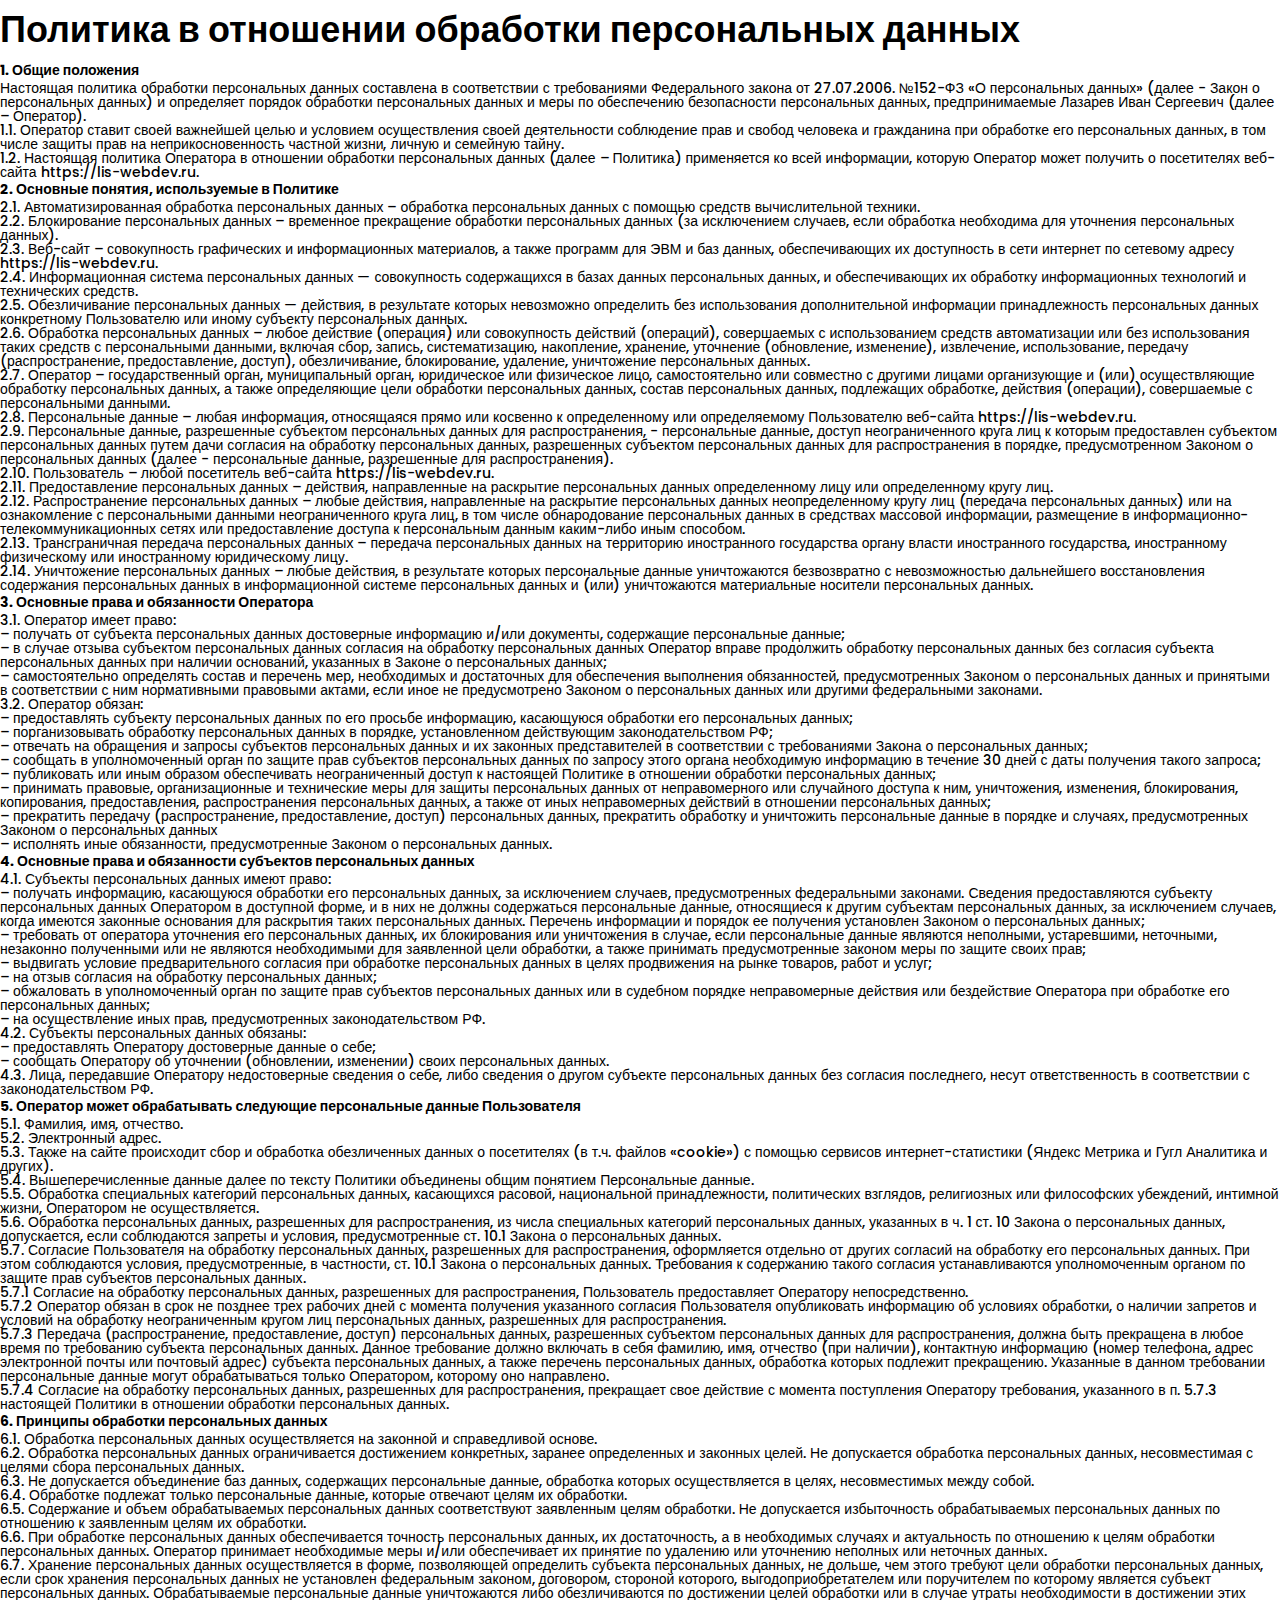
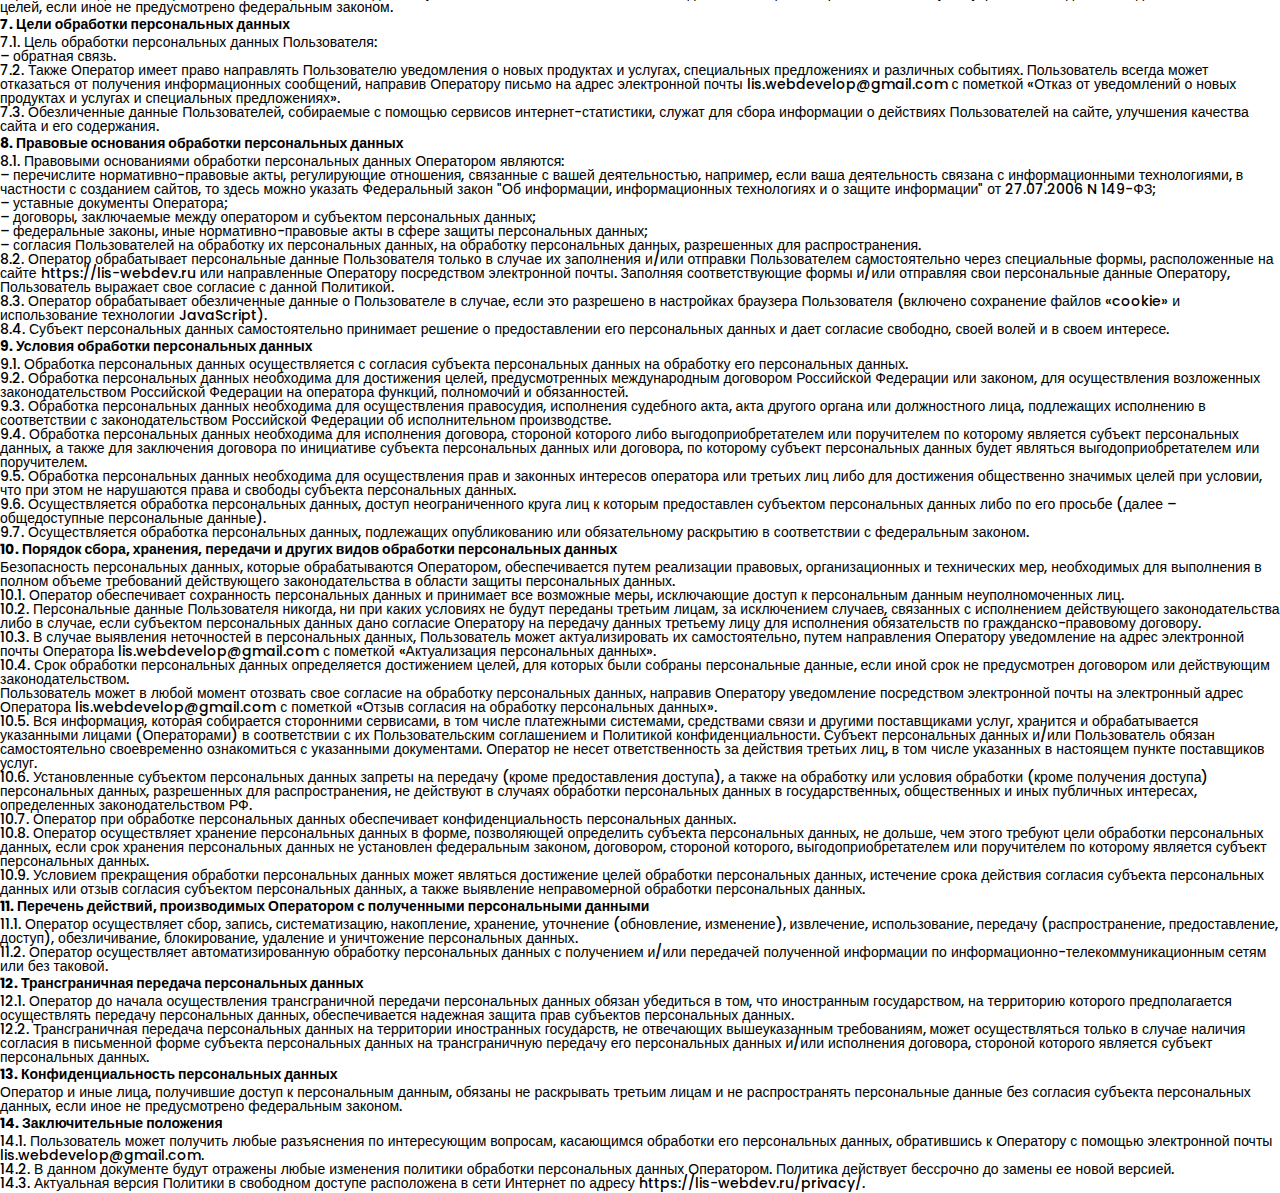
==== Portfolio_main/privacy.html @ 0f0a4b40 "create privacy sheet" ====
<!DOCTYPE html><html lang="ru">    <head>	<title>Privacy</title>	<meta charset="UTF-8" />	<meta name="format-detection" content="telephone=no" />	<link rel="stylesheet" href="css/style.min.css" />	<link rel="shortcut icon" href="favicon.ico" />	<!-- <meta name="robots" content="noindex, nofollow"> -->	<!-- <meta name="viewport" content="width=device-width, initial-scale=1.0, maximum-scale=1.0, user-scalable=0"> -->	<meta name="viewport" content="width=device-width, initial-scale=1.0" /></head><body><div class="privacy-wrapper">    <h1 class="title title_fz36">Политика в отношении обработки персональных данных</h1>    <h2 class="title title_fz30">1. Общие положения</h2>    <p>Настоящая политика обработки персональных данных составлена в соответствии с требованиями Федерального закона от 27.07.2006. №152-ФЗ «О персональных данных» (далее - Закон о персональных данных) и определяет порядок обработки персональных данных и меры по обеспечению безопасности персональных данных, предпринимаемые Лазарев Иван Сергеевич (далее – Оператор).</p>    <ul>        <li>1.1. Оператор ставит своей важнейшей целью и условием осуществления своей деятельности соблюдение прав и свобод человека и гражданина при обработке его персональных данных, в том числе защиты прав на неприкосновенность частной жизни, личную и семейную тайну.</h3></>        <li>1.2. Настоящая политика Оператора в отношении обработки персональных данных (далее – Политика) применяется ко всей информации, которую Оператор может получить о посетителях веб-сайта https://lis-webdev.ru.</li>    </ul>    <h2 class="title title_fz30">2. Основные понятия, используемые в Политике</h2>    <ul>        <li>2.1. Автоматизированная обработка персональных данных – обработка персональных данных с помощью средств вычислительной техники.</li>        <li>2.2. Блокирование персональных данных – временное прекращение обработки персональных данных (за исключением случаев, если обработка необходима для уточнения персональных данных).</li>        <li>2.3. Веб-сайт – совокупность графических и информационных материалов, а также программ для ЭВМ и баз данных, обеспечивающих их доступность в сети интернет по сетевому адресу https://lis-webdev.ru.</li>        <li>2.4. Информационная система персональных данных — совокупность содержащихся в базах данных персональных данных, и обеспечивающих их обработку информационных технологий и технических средств.</li>        <li>2.5. Обезличивание персональных данных — действия, в результате которых невозможно определить без использования дополнительной информации принадлежность персональных данных конкретному Пользователю или иному субъекту персональных данных.</li>        <li>2.6. Обработка персональных данных – любое действие (операция) или совокупность действий (операций), совершаемых с использованием средств автоматизации или без использования таких средств с персональными данными, включая сбор, запись, систематизацию, накопление, хранение, уточнение (обновление, изменение), извлечение, использование, передачу (распространение, предоставление, доступ), обезличивание, блокирование, удаление, уничтожение персональных данных.</li>        <li>2.7. Оператор – государственный орган, муниципальный орган, юридическое или физическое лицо, самостоятельно или совместно с другими лицами организующие и (или) осуществляющие обработку персональных данных, а также определяющие цели обработки персональных данных, состав персональных данных, подлежащих обработке, действия (операции), совершаемые с персональными данными.</li>        <li>2.8. Персональные данные – любая информация, относящаяся прямо или косвенно к определенному или определяемому Пользователю веб-сайта https://lis-webdev.ru.</li>        <li>2.9. Персональные данные, разрешенные субъектом персональных данных для распространения, - персональные данные, доступ неограниченного круга лиц к которым предоставлен субъектом персональных данных путем дачи согласия на обработку персональных данных, разрешенных субъектом персональных данных для распространения в порядке, предусмотренном Законом о персональных данных (далее - персональные данные, разрешенные для распространения).</li>        <li>2.10. Пользователь – любой посетитель веб-сайта https://lis-webdev.ru.</li>        <li>2.11. Предоставление персональных данных – действия, направленные на раскрытие персональных данных определенному лицу или определенному кругу лиц.</li>        <li>2.12. Распространение персональных данных – любые действия, направленные на раскрытие персональных данных неопределенному кругу лиц (передача персональных данных) или на ознакомление с персональными данными неограниченного круга лиц, в том числе обнародование персональных данных в средствах массовой информации, размещение в информационно-телекоммуникационных сетях или предоставление доступа к персональным данным каким-либо иным способом.</li>        <li>2.13. Трансграничная передача персональных данных – передача персональных данных на территорию иностранного государства органу власти иностранного государства, иностранному физическому или иностранному юридическому лицу.</li>        <li>2.14. Уничтожение персональных данных – любые действия, в результате которых персональные данные уничтожаются безвозвратно с невозможностью дальнейшего восстановления содержания персональных данных в информационной системе персональных данных и (или) уничтожаются материальные носители персональных данных.</li>    </ul>    <h2 class="title title_fz30">3. Основные права и обязанности Оператора</h2>    <ul>        <li>            <span class="text">3.1. Оператор имеет право:</span>            <ul class="padding-none">                <li>– получать от субъекта персональных данных достоверные информацию и/или документы, содержащие персональные данные;</li>                <li>– в случае отзыва субъектом персональных данных согласия на обработку персональных данных Оператор вправе продолжить обработку персональных данных без согласия субъекта персональных данных при наличии оснований, указанных в Законе о персональных данных;</li>                <li>– самостоятельно определять состав и перечень мер, необходимых и достаточных для обеспечения выполнения обязанностей, предусмотренных Законом о персональных данных и принятыми в соответствии с ним нормативными правовыми актами, если иное не предусмотрено Законом о персональных данных или другими федеральными законами.</li>            </ul>        </li>        <li>            <span class="text">3.2. Оператор обязан:</span>            <ul class="padding-none">                <li>– предоставлять субъекту персональных данных по его просьбе информацию, касающуюся обработки его персональных данных;</li>                <li>– порганизовывать обработку персональных данных в порядке, установленном действующим законодательством РФ;</li>                <li>– отвечать на обращения и запросы субъектов персональных данных и их законных представителей в соответствии с требованиями Закона о персональных данных;</li>                <li>– сообщать в уполномоченный орган по защите прав субъектов персональных данных по запросу этого органа необходимую информацию в течение 30 дней с даты получения такого запроса;</li>                <li>– публиковать или иным образом обеспечивать неограниченный доступ к настоящей Политике в отношении обработки персональных данных;</li>                <li>– принимать правовые, организационные и технические меры для защиты персональных данных от неправомерного или случайного доступа к ним, уничтожения, изменения, блокирования, копирования, предоставления, распространения персональных данных, а также от иных неправомерных действий в отношении персональных данных;</li>                <li>– прекратить передачу (распространение, предоставление, доступ) персональных данных, прекратить обработку и уничтожить персональные данные в порядке и случаях, предусмотренных Законом о персональных данных</li>                <li>– исполнять иные обязанности, предусмотренные Законом о персональных данных.</li>            </ul>        </li>    </ul>    <h2 class="title title_fz30">4. Основные права и обязанности субъектов персональных данных</h2>    <ul>        <li>            <span class="text">4.1. Субъекты персональных данных имеют право:</span>            <ul class="padding-none">                <li>– получать информацию, касающуюся обработки его персональных данных, за исключением случаев, предусмотренных федеральными законами. Сведения предоставляются субъекту персональных данных Оператором в доступной форме, и в них не должны содержаться персональные данные, относящиеся к другим субъектам персональных данных, за исключением случаев, когда имеются законные основания для раскрытия таких персональных данных. Перечень информации и порядок ее получения установлен Законом о персональных данных;</li>                <li>– требовать от оператора уточнения его персональных данных, их блокирования или уничтожения в случае, если персональные данные являются неполными, устаревшими, неточными, незаконно полученными или не являются необходимыми для заявленной цели обработки, а также принимать предусмотренные законом меры по защите своих прав;</li>                <li>– выдвигать условие предварительного согласия при обработке персональных данных в целях продвижения на рынке товаров, работ и услуг;</li>                <li>– на отзыв согласия на обработку персональных данных;</li>                <li>– обжаловать в уполномоченный орган по защите прав субъектов персональных данных или в судебном порядке неправомерные действия или бездействие Оператора при обработке его персональных данных;</li>                <li>– на осуществление иных прав, предусмотренных законодательством РФ.</li>            </ul>        </li>        <li>            <span class="text">4.2. Субъекты персональных данных обязаны:</span>            <ul class="padding-none">                <li>– предоставлять Оператору достоверные данные о себе;</li>                <li>– сообщать Оператору об уточнении (обновлении, изменении) своих персональных данных.</li>            </ul>        </li>        <li>4.3. Лица, передавшие Оператору недостоверные сведения о себе, либо сведения о другом субъекте персональных данных без согласия последнего, несут ответственность в соответствии с законодательством РФ.</li>    </ul>    <h2 class="title title_fz30">5. Оператор может обрабатывать следующие персональные данные Пользователя</h2>    <ul>        <li>5.1. Фамилия, имя, отчество.</li>        <li>5.2. Электронный адрес.</li>        <li>5.3. Также на сайте происходит сбор и обработка обезличенных данных о посетителях (в т.ч. файлов «cookie») с помощью сервисов интернет-статистики (Яндекс Метрика и Гугл Аналитика и других).</li>        <li>5.4. Вышеперечисленные данные далее по тексту Политики объединены общим понятием Персональные данные.</li>        <li>5.5. Обработка специальных категорий персональных данных, касающихся расовой, национальной принадлежности, политических взглядов, религиозных или философских убеждений, интимной жизни, Оператором не осуществляется.</li>        <li>5.6. Обработка персональных данных, разрешенных для распространения, из числа специальных категорий персональных данных, указанных в ч. 1 ст. 10 Закона о персональных данных, допускается, если соблюдаются запреты и условия, предусмотренные ст. 10.1 Закона о персональных данных.</li>        <li>5.7. Согласие Пользователя на обработку персональных данных, разрешенных для распространения, оформляется отдельно от других согласий на обработку его персональных данных. При этом соблюдаются условия, предусмотренные, в частности, ст. 10.1 Закона о персональных данных. Требования к содержанию такого согласия устанавливаются уполномоченным органом по защите прав субъектов персональных данных.</li>        <li>5.7.1 Согласие на обработку персональных данных, разрешенных для распространения, Пользователь предоставляет Оператору непосредственно.</li>        <li>5.7.2 Оператор обязан в срок не позднее трех рабочих дней с момента получения указанного согласия Пользователя опубликовать информацию об условиях обработки, о наличии запретов и условий на обработку неограниченным кругом лиц персональных данных, разрешенных для распространения.</li>        <li>5.7.3 Передача (распространение, предоставление, доступ) персональных данных, разрешенных субъектом персональных данных для распространения, должна быть прекращена в любое время по требованию субъекта персональных данных. Данное требование должно включать в себя фамилию, имя, отчество (при наличии), контактную информацию (номер телефона, адрес электронной почты или почтовый адрес) субъекта персональных данных, а также перечень персональных данных, обработка которых подлежит прекращению. Указанные в данном требовании персональные данные могут обрабатываться только Оператором, которому оно направлено.</li>        <li>5.7.4 Согласие на обработку персональных данных, разрешенных для распространения, прекращает свое действие с момента поступления Оператору требования, указанного в п. 5.7.3 настоящей Политики в отношении обработки персональных данных.</li>    </ul>    <h2 class="title title_fz30">6. Принципы обработки персональных данных</h2>    <ul>        <li>6.1. Обработка персональных данных осуществляется на законной и справедливой основе.</li>        <li>6.2. Обработка персональных данных ограничивается достижением конкретных, заранее определенных и законных целей. Не допускается обработка персональных данных, несовместимая с целями сбора персональных данных.</li>        <li>6.3. Не допускается объединение баз данных, содержащих персональные данные, обработка которых осуществляется в целях, несовместимых между собой.</li>        <li>6.4. Обработке подлежат только персональные данные, которые отвечают целям их обработки.</li>        <li>6.5. Содержание и объем обрабатываемых персональных данных соответствуют заявленным целям обработки. Не допускается избыточность обрабатываемых персональных данных по отношению к заявленным целям их обработки.</li>        <li>6.6. При обработке персональных данных обеспечивается точность персональных данных, их достаточность, а в необходимых случаях и актуальность по отношению к целям обработки персональных данных. Оператор принимает необходимые меры и/или обеспечивает их принятие по удалению или уточнению неполных или неточных данных.</li>        <li>6.7. Хранение персональных данных осуществляется в форме, позволяющей определить субъекта персональных данных, не дольше, чем этого требуют цели обработки персональных данных, если срок хранения персональных данных не установлен федеральным законом, договором, стороной которого, выгодоприобретателем или поручителем по которому является субъект персональных данных. Обрабатываемые персональные данные уничтожаются либо обезличиваются по достижении целей обработки или в случае утраты необходимости в достижении этих целей, если иное не предусмотрено федеральным законом.</li>    </ul>    <h2 class="title title_fz30">7. Цели обработки персональных данных</h2>    <ul>        <li>7.1. Цель обработки персональных данных Пользователя:</li>        <ul class="padding-none"><li>– обратная связь.</li></ul>        <li>7.2. Также Оператор имеет право направлять Пользователю уведомления о новых продуктах и услугах, специальных предложениях и различных событиях. Пользователь всегда может отказаться от получения информационных сообщений, направив Оператору письмо на адрес электронной почты lis.webdevelop@gmail.com с пометкой «Отказ от уведомлений о новых продуктах и услугах и специальных предложениях».</li>        <li>7.3. Обезличенные данные Пользователей, собираемые с помощью сервисов интернет-статистики, служат для сбора информации о действиях Пользователей на сайте, улучшения качества сайта и его содержания.</li>    </ul>    <h2 class="title title_fz30">8. Правовые основания обработки персональных данных</h2>        <ul>            <li>                8.1. Правовыми основаниями обработки персональных данных Оператором являются:                <ul class="padding-none">                    <li>– перечислите нормативно-правовые акты, регулирующие отношения, связанные с вашей деятельностью, например, если ваша деятельность связана с информационными технологиями, в частности с созданием сайтов, то здесь можно указать Федеральный закон "Об информации, информационных технологиях и о защите информации" от 27.07.2006 N 149-ФЗ;</li>                    <li>– уставные документы Оператора;</li>                    <li>– договоры, заключаемые между оператором и субъектом персональных данных;</li>                    <li>– федеральные законы, иные нормативно-правовые акты в сфере защиты персональных данных;</li>                    <li>– согласия Пользователей на обработку их персональных данных, на обработку персональных данных, разрешенных для распространения.</li>                </ul>            </li>            <li>8.2. Оператор обрабатывает персональные данные Пользователя только в случае их заполнения и/или отправки Пользователем самостоятельно через специальные формы, расположенные на сайте https://lis-webdev.ru или направленные Оператору посредством электронной почты. Заполняя соответствующие формы и/или отправляя свои персональные данные Оператору, Пользователь выражает свое согласие с данной Политикой.</li>            <li>8.3. Оператор обрабатывает обезличенные данные о Пользователе в случае, если это разрешено в настройках браузера Пользователя (включено сохранение файлов «cookie» и использование технологии JavaScript).</li>            <li>8.4. Субъект персональных данных самостоятельно принимает решение о предоставлении его персональных данных и дает согласие свободно, своей волей и в своем интересе.</li>        </ul>    <h2 class="title title_fz30">9. Условия обработки персональных данных</h2>    <ul>        <li>9.1. Обработка персональных данных осуществляется с согласия субъекта персональных данных на обработку его персональных данных.</li>        <li>9.2. Обработка персональных данных необходима для достижения целей, предусмотренных международным договором Российской Федерации или законом, для осуществления возложенных законодательством Российской Федерации на оператора функций, полномочий и обязанностей.</li>        <li>9.3. Обработка персональных данных необходима для осуществления правосудия, исполнения судебного акта, акта другого органа или должностного лица, подлежащих исполнению в соответствии с законодательством Российской Федерации об исполнительном производстве.</li>        <li>9.4. Обработка персональных данных необходима для исполнения договора, стороной которого либо выгодоприобретателем или поручителем по которому является субъект персональных данных, а также для заключения договора по инициативе субъекта персональных данных или договора, по которому субъект персональных данных будет являться выгодоприобретателем или поручителем.</li>        <li>9.5. Обработка персональных данных необходима для осуществления прав и законных интересов оператора или третьих лиц либо для достижения общественно значимых целей при условии, что при этом не нарушаются права и свободы субъекта персональных данных.</li>        <li>9.6. Осуществляется обработка персональных данных, доступ неограниченного круга лиц к которым предоставлен субъектом персональных данных либо по его просьбе (далее – общедоступные персональные данные).</li>        <li>9.7. Осуществляется обработка персональных данных, подлежащих опубликованию или обязательному раскрытию в соответствии с федеральным законом.</li>    </ul>    <h2 class="title title_fz30">10. Порядок сбора, хранения, передачи и других видов обработки персональных данных</h2>    <p>Безопасность персональных данных, которые обрабатываются Оператором, обеспечивается путем реализации правовых, организационных и технических мер, необходимых для выполнения в полном объеме требований действующего законодательства в области защиты персональных данных.</p>    <ul>        <li>10.1. Оператор обеспечивает сохранность персональных данных и принимает все возможные меры, исключающие доступ к персональным данным неуполномоченных лиц.</li>        <li>10.2. Персональные данные Пользователя никогда, ни при каких условиях не будут переданы третьим лицам, за исключением случаев, связанных с исполнением действующего законодательства либо в случае, если субъектом персональных данных дано согласие Оператору на передачу данных третьему лицу для исполнения обязательств по гражданско-правовому договору.</li>        <li>10.3. В случае выявления неточностей в персональных данных, Пользователь может актуализировать их самостоятельно, путем направления Оператору уведомление на адрес электронной почты Оператора lis.webdevelop@gmail.com с пометкой «Актуализация персональных данных».</li>        <li>10.4. Срок обработки персональных данных определяется достижением целей, для которых были собраны персональные данные, если иной срок не предусмотрен договором или действующим законодательством.</li>        <li>Пользователь может в любой момент отозвать свое согласие на обработку персональных данных, направив Оператору уведомление посредством электронной почты на электронный адрес Оператора lis.webdevelop@gmail.com с пометкой «Отзыв согласия на обработку персональных данных».</li>        <li>10.5. Вся информация, которая собирается сторонними сервисами, в том числе платежными системами, средствами связи и другими поставщиками услуг, хранится и обрабатывается указанными лицами (Операторами) в соответствии с их Пользовательским соглашением и Политикой конфиденциальности. Субъект персональных данных и/или Пользователь обязан самостоятельно своевременно ознакомиться с указанными документами. Оператор не несет ответственность за действия третьих лиц, в том числе указанных в настоящем пункте поставщиков услуг.</li>        <li>10.6. Установленные субъектом персональных данных запреты на передачу (кроме предоставления доступа), а также на обработку или условия обработки (кроме получения доступа) персональных данных, разрешенных для распространения, не действуют в случаях обработки персональных данных в государственных, общественных и иных публичных интересах, определенных законодательством РФ.</li>        <li>10.7. Оператор при обработке персональных данных обеспечивает конфиденциальность персональных данных.</li>        <li>10.8. Оператор осуществляет хранение персональных данных в форме, позволяющей определить субъекта персональных данных, не дольше, чем этого требуют цели обработки персональных данных, если срок хранения персональных данных не установлен федеральным законом, договором, стороной которого, выгодоприобретателем или поручителем по которому является субъект персональных данных.</li>        <li>10.9. Условием прекращения обработки персональных данных может являться достижение целей обработки персональных данных, истечение срока действия согласия субъекта персональных данных или отзыв согласия субъектом персональных данных, а также выявление неправомерной обработки персональных данных.</li>    </ul>    <h2 class="title title_fz30">11. Перечень действий, производимых Оператором с полученными персональными данными</h2>    <ul>        <li>11.1. Оператор осуществляет сбор, запись, систематизацию, накопление, хранение, уточнение (обновление, изменение), извлечение, использование, передачу (распространение, предоставление, доступ), обезличивание, блокирование, удаление и уничтожение персональных данных.</li>        <li>11.2. Оператор осуществляет автоматизированную обработку персональных данных с получением и/или передачей полученной информации по информационно-телекоммуникационным сетям или без таковой.</li>    </ul>    <h2 class="title title_fz30">12. Трансграничная передача персональных данных</h2>    <ul>        <li>12.1. Оператор до начала осуществления трансграничной передачи персональных данных обязан убедиться в том, что иностранным государством, на территорию которого предполагается осуществлять передачу персональных данных, обеспечивается надежная защита прав субъектов персональных данных.</li>        <li>12.2. Трансграничная передача персональных данных на территории иностранных государств, не отвечающих вышеуказанным требованиям, может осуществляться только в случае наличия согласия в письменной форме субъекта персональных данных на трансграничную передачу его персональных данных и/или исполнения договора, стороной которого является субъект персональных данных.</li>    </ul>    <h2 class="title title_fz30">13. Конфиденциальность персональных данных</h2>    <p>Оператор и иные лица, получившие доступ к персональным данным, обязаны не раскрывать третьим лицам и не распространять персональные данные без согласия субъекта персональных данных, если иное не предусмотрено федеральным законом.</p>    <h2 class="title title_fz30">14. Заключительные положения</h2>    <ul>        <li>14.1. Пользователь может получить любые разъяснения по интересующим вопросам, касающимся обработки его персональных данных, обратившись к Оператору с помощью электронной почты lis.webdevelop@gmail.com.</li>        <li>14.2. В данном документе будут отражены любые изменения политики обработки персональных данных Оператором. Политика действует бессрочно до замены ее новой версией.</li>        <li>14.3. Актуальная версия Политики в свободном доступе расположена в сети Интернет по адресу https://lis-webdev.ru/privacy/.</li>    </ul></div></body></html>
---- Portfolio_main/css/style.min.css ----
@charset "UTF-8";@font-face{font-family:Poppins;font-display:swap;src:url(../fonts/Poppins-Bold.woff) format("woff"),url(../fonts/Poppins-Bold.woff2) format("woff2");font-weight:700;font-style:normal}@font-face{font-family:Poppins;font-display:swap;src:url(../fonts/Poppins-Medium.woff) format("woff"),url(../fonts/Poppins-Medium.woff2) format("woff2");font-weight:500;font-style:normal}@font-face{font-family:icomoon;src:url(../fonts/icomoon.woff?rgiyg4) format("woff"),url(../fonts/icomoon.woff2?rgiyg4) format("woff2");font-weight:400;font-style:normal;font-display:block}[class*=" icon-"],[class^=icon-]{font-family:icomoon!important;speak:never;font-style:normal;font-weight:400;font-variant:normal;text-transform:none;line-height:1;-webkit-font-smoothing:antialiased;-moz-osx-font-smoothing:grayscale}.icon-close:before{content:"\e901";color:#fff}.icon-p-left:before{content:"\e902";color:#fff}.icon-p-right:before{content:"\e903";color:#fff}.icon-facebook:before{content:"\e904"}.icon-github:before{content:"\e905"}.icon-instagram:before{content:"\e906"}.icon-telegram:before{content:"\e907"}.icon-css3 .path1:before{content:"\e908";color:#4353ad}.icon-css3 .path2:before{content:"\e909";margin-left:-.7080078125em;color:#485fb5}.icon-css3 .path3:before{content:"\e90a";margin-left:-.7080078125em;color:#ededed}.icon-css3 .path4:before{content:"\e90b";margin-left:-.7080078125em;color:#100f0d}.icon-css3 .path5:before{content:"\e90c";margin-left:-.7080078125em;color:#fff}.icon-html5 .path1:before{content:"\e90d";color:#e53d20}.icon-html5 .path2:before{content:"\e90e";margin-left:-.7080078125em;color:#f15123}.icon-html5 .path3:before{content:"\e90f";margin-left:-.7080078125em;color:#ededed}.icon-html5 .path4:before{content:"\e910";margin-left:-.7080078125em;color:#ededed}.icon-html5 .path5:before{content:"\e911";margin-left:-.7080078125em;color:#100f0d}.icon-html5 .path6:before{content:"\e912";margin-left:-.7080078125em;color:#100f0d}.icon-html5 .path7:before{content:"\e913";margin-left:-.7080078125em;color:#100f0d}.icon-html5 .path8:before{content:"\e914";margin-left:-.7080078125em;color:#100f0d}.icon-html5 .path9:before{content:"\e915";margin-left:-.7080078125em;color:#fff}.icon-html5 .path10:before{content:"\e916";margin-left:-.7080078125em;color:#fff}.icon-jquery .path1:before{content:"\e917";color:#1a1918}.icon-jquery .path2:before{content:"\e918";margin-left:-4.3779296875em;color:#1a1918}.icon-jquery .path3:before{content:"\e919";margin-left:-4.3779296875em;color:#1a1918}.icon-jquery .path4:before{content:"\e91a";margin-left:-4.3779296875em;color:#1a1918}.icon-jquery .path5:before{content:"\e91b";margin-left:-4.3779296875em;color:#1a1918}.icon-jquery .path6:before{content:"\e91c";margin-left:-4.3779296875em;color:#1a1918}.icon-jquery .path7:before{content:"\e91d";margin-left:-4.3779296875em;color:#1a1918}.icon-jquery .path8:before{content:"\e91e";margin-left:-4.3779296875em;color:#21609b}.icon-jquery .path9:before{content:"\e91f";margin-left:-4.3779296875em;color:#21609b}.icon-jquery .path10:before{content:"\e920";margin-left:-4.3779296875em;color:#21609b}.icon-js .path1:before{content:"\e921";color:#f7df1e}.icon-js .path2:before{content:"\e922";margin-left:-1em;color:#000}.icon-js .path3:before{content:"\e923";margin-left:-1em;color:#000}.icon-mongodb .path1:before{content:"\e924";color:#8e714e}.icon-mongodb .path2:before{content:"\e925";margin-left:-3.5556640625em;color:#442d22}.icon-mongodb .path3:before{content:"\e926";margin-left:-3.5556640625em;color:#fff}.icon-mongodb .path4:before{content:"\e927";margin-left:-3.5556640625em;color:#a6a385}.icon-mongodb .path5:before{content:"\e928";margin-left:-3.5556640625em;color:#fff}.icon-mongodb .path6:before{content:"\e929";margin-left:-3.5556640625em;color:#499d4a}.icon-mongodb .path7:before{content:"\e92a";margin-left:-3.5556640625em;color:#fff}.icon-mongodb .path8:before{content:"\e92b";margin-left:-3.5556640625em;color:#58aa50}.icon-nodejs .path1:before{content:"\e92c";color:#539e43}.icon-nodejs .path2:before{content:"\e92d";margin-left:-1.599609375em;color:#333}.icon-nodejs .path3:before{content:"\e92e";margin-left:-1.599609375em;color:#333}.icon-nodejs .path4:before{content:"\e92f";margin-left:-1.599609375em;color:#333}.icon-nodejs .path5:before{content:"\e930";margin-left:-1.599609375em;color:#539e43}.icon-nodejs .path6:before{content:"\e931";margin-left:-1.599609375em;color:#000}.icon-nodejs .path7:before{content:"\e932";margin-left:-1.599609375em;color:#000}.icon-nodejs .path8:before{content:"\e933";margin-left:-1.599609375em;color:#000}.icon-nodejs .path9:before{content:"\e934";margin-left:-1.599609375em;color:#000}.icon-nodejs .path10:before{content:"\e935";margin-left:-1.599609375em;color:#000}.icon-react .path1:before{content:"\e936";color:#fff}.icon-react .path2:before{content:"\e937";margin-left:-1.107421875em;color:#53c1de}.icon-react .path3:before{content:"\e938";margin-left:-1.107421875em;color:#fff}.icon-react .path4:before{content:"\e939";margin-left:-1.107421875em;color:#53c1de}.icon-courses:before{content:"\e93a"}.icon-designer:before{content:"\e93b"}.icon-developer:before{content:"\e93c"}.icon-university:before{content:"\e93d"}.icon-design:before{content:"\e93e"}.icon-mobile_dev:before{content:"\e93f"}.icon-web_development:before{content:"\e940"}*{padding:0;margin:0;border:0}*,:after,:before{-webkit-box-sizing:border-box;box-sizing:border-box}:active,:focus{outline:0}a:active,a:focus{outline:0}aside,footer,header,nav,section{display:block}body,html{height:100%;min-width:320px}body{line-height:1;font-family:Poppins,sans-serif;-ms-text-size-adjust:100%;-moz-text-size-adjust:100%;-webkit-text-size-adjust:100%}button,input,textarea{font-family:Poppins,sans-serif}input::-ms-clear{display:none}button{cursor:pointer}button::-moz-focus-inner{padding:0;border:0}a,a:visited{text-decoration:none}a:hover{text-decoration:none}ul li{list-style:none}img{vertical-align:top}h1,h2,h3,h4,h5,h6{font-weight:inherit;font-size:inherit}body{color:#000;font-size:14px}body._lock{overflow:hidden}.wrapper{width:100%;min-height:100%;overflow:hidden;display:-webkit-box;display:-ms-flexbox;display:flex;-webkit-box-orient:vertical;-webkit-box-direction:normal;-ms-flex-direction:column;flex-direction:column}._container{max-width:1140px;margin:0 auto}.btn{height:45px;background-color:#ffa501;display:-webkit-inline-box;display:-ms-inline-flexbox;display:inline-flex;-webkit-box-pack:center;-ms-flex-pack:center;justify-content:center;-webkit-box-align:center;-ms-flex-align:center;align-items:center;padding:12px 25px;-webkit-box-shadow:0 4px 4px rgba(0,0,0,.15);box-shadow:0 4px 4px rgba(0,0,0,.15);border-radius:3px}.btn._fw{width:100%}.select{position:relative}.select__item{position:relative}.select__title{color:#000;border:1px solid #d9d9d9;background-color:#fff;cursor:pointer;border-radius:4px}.select__value{display:-webkit-box;display:-ms-flexbox;display:flex;font-size:14px;height:30px;padding:0 15px;-webkit-box-align:center;-ms-flex-align:center;align-items:center;-webkit-box-pack:justify;-ms-flex-pack:justify;justify-content:space-between;-webkit-box-orient:horizontal;-webkit-box-direction:reverse;-ms-flex-direction:row-reverse;flex-direction:row-reverse}.select__value span{height:1em;overflow:hidden;display:-webkit-box;-webkit-line-clamp:1;-webkit-box-orient:vertical}.select__value:before{content:"";display:inline-block;-webkit-transition:all .3s ease 0s;-o-transition:all .3s ease 0s;transition:all .3s ease 0s;width:11px;height:7px;background:url(../img/icons/select.svg) center/100% no-repeat}.select__input{width:100%;background-color:transparent;height:100%}.select__options{color:#000;display:none;position:absolute;top:29px;border-radius:0 0 4px 4px;min-width:100%;left:0;background-color:#fff;border-top:0;border:1px solid #d9d9d9;border-top:0;font-size:14px;padding:10px 0 5px 0}.select__option{cursor:pointer;padding:5px 15px;margin:0}.select._active{z-index:5}.select._active .select__value:before{-webkit-transform:rotate(-180deg);-ms-transform:rotate(-180deg);transform:rotate(-180deg)}.select._active .select__options{display:block}input[type=email],input[type=tel],input[type=text],textarea{-webkit-appearance:none;-moz-appearance:none;appearance:none}.input{border-radius:0!important;width:100%;display:block;padding:0 20px}textarea.input{resize:none;padding:0 0}.checkbox{position:relative}.checkbox__input{position:absolute;width:0;height:0;opacity:0;visibility:hidden}.checkbox__input:checked+.checkbox__text:before{background:#fff url(../img/icons/check.svg) center no-repeat}.checkbox__text{display:-webkit-inline-box;display:-ms-inline-flexbox;display:inline-flex;-webkit-box-align:center;-ms-flex-align:center;align-items:center;position:relative;font-size:16px;color:#fff;letter-spacing:-.3px;line-height:calc(20 / 16);cursor:pointer}.checkbox__text:before{content:"";-ms-flex-item-align:start;align-self:flex-start;margin:0 14px 0 0;-webkit-box-flex:0;-ms-flex:0 0 20px;flex:0 0 20px;left:0;top:0;width:20px;height:18px;background:#fff;border:1px solid #a7a9ac}.checkbox a{color:#fff;text-decoration:underline}.checkbox._error .checkbox__text:before{border:1px solid #ee1212}.options{display:-webkit-box;display:-ms-flexbox;display:flex;-webkit-box-orient:vertical;-webkit-box-direction:normal;-ms-flex-direction:column;flex-direction:column;-webkit-box-align:start;-ms-flex-align:start;align-items:flex-start}.options__item{position:relative;cursor:pointer}.options__input{position:absolute;width:0;height:0;opacity:0;left:0;top:0;visibility:hidden}.options__input:checked+.options__text:after{-webkit-transform:scale(1);-ms-transform:scale(1);transform:scale(1)}.options__text{display:-webkit-inline-box;display:-ms-inline-flexbox;display:inline-flex;-webkit-box-align:center;-ms-flex-align:center;align-items:center;position:relative;font-size:16px;color:#fff;letter-spacing:-.3px;line-height:calc(20 / 16)}.options__text:before{content:"";-ms-flex-item-align:start;align-self:flex-start;margin:0 14px 0 0;-webkit-box-flex:0;-ms-flex:0 0 20px;flex:0 0 20px;left:0;top:0;border-radius:50%;width:20px;height:18px;background:#fff;border:1px solid #a7a9ac}.options__text:after{content:"";-webkit-transition:all .3s ease 0s;-o-transition:all .3s ease 0s;transition:all .3s ease 0s;-webkit-transform:scale(0);-ms-transform:scale(0);transform:scale(0);width:10px;height:10px;border-radius:50%;background-color:#77243a;position:absolute;left:5px;top:4px}.rating-block{display:table;font-size:0}.rating{display:inline-block;position:relative;vertical-align:middle}.rating.edit .star{cursor:pointer}.rating .star{width:17px;height:14px;display:inline-block;position:relative;z-index:3}.rating__line{position:absolute;width:85px;height:14px;top:0;left:0;background:url(../img/icons/bg_rating.svg) 0 0 no-repeat;z-index:1;background-size:85px 100%}.rating__activeline{position:absolute;width:0;height:14px;top:0;left:0;background:url(../img/icons/bg_rating_active.svg) 0 0 no-repeat;z-index:2;background-size:85px 100%}.rating__value{display:inline-block;color:#1b3139;font-size:14px;line-height:13px;vertical-align:middle}.quantity{width:88px;height:40px;display:-webkit-box;display:-ms-flexbox;display:flex;border:1px solid rgba(166,166,166,.45)}.quantity__button{-webkit-box-flex:0;-ms-flex:0 0 30px;flex:0 0 30px;position:relative;cursor:pointer}.quantity__button::after,.quantity__button::before{content:"";position:absolute;top:50%;left:50%;-webkit-transition:all .3s ease 0s;-o-transition:all .3s ease 0s;transition:all .3s ease 0s;margin:0 0 0 -4.5px;background-color:#a6a6a6;width:9px;height:1px}.quantity__button_plus::before{-webkit-transform:rotate(-90deg);-ms-transform:rotate(-90deg);transform:rotate(-90deg)}.quantity__input{-webkit-box-flex:1;-ms-flex:1 1 auto;flex:1 1 auto}.quantity__input input{height:100%;color:#a6a6a6;font-size:12px;width:100%;text-align:center}.title{font-weight:700;line-height:21px}.title_fz48{font-size:48px;line-height:60px}.title_fz16{font-size:16px;line-height:24px}.title_fz36{font-size:36px;line-height:60px}.title_small-circle{position:relative}.title_small-circle::before{content:"";position:absolute;width:15px;height:15px;top:50%;-webkit-transform:translateY(-50%);-ms-transform:translateY(-50%);transform:translateY(-50%);left:-7px;background-color:#ffa501;border-radius:50%}.title_circle-center{position:relative;text-align:center}.title_circle-center::before{content:"";position:absolute;width:36px;height:36px;top:0;left:0;border-radius:50%;background-color:#ffa501;z-index:-1}.title_circle-center::before{top:50%;left:50%;-webkit-transform:translateY(-50%) translateX(-50%);-ms-transform:translateY(-50%) translateX(-50%);transform:translateY(-50%) translateX(-50%)}.ham{position:absolute;right:30px;top:20px;cursor:pointer;-webkit-tap-highlight-color:transparent;-webkit-transition:-webkit-transform .4s;transition:-webkit-transform .4s;-o-transition:transform .4s;transition:transform .4s;transition:transform .4s,-webkit-transform .4s;-moz-user-select:none;-webkit-user-select:none;-ms-user-select:none;user-select:none;z-index:1}.hamRotate.active{-webkit-transform:rotate(45deg);-ms-transform:rotate(45deg);transform:rotate(45deg)}.line{fill:none;-webkit-transition:stroke-dasharray .4s,stroke-dashoffset .4s;-o-transition:stroke-dasharray .4s,stroke-dashoffset .4s;transition:stroke-dasharray .4s,stroke-dashoffset .4s;stroke:#fff;stroke-width:5.5;stroke-linecap:round}.ham1 .top{stroke-dasharray:40 139}.ham1 .bottom{stroke-dasharray:40 180}.ham1.active .middle{-webkit-transform:translateX(10%);-ms-transform:translateX(10%);transform:translateX(10%)}.ham1 .middle{-webkit-transition:.6s;-o-transition:.6s;transition:.6s}.ham1.active .top{stroke-dashoffset:-98px}.ham1.active .bottom{stroke-dashoffset:-138px}.row:after{display:block;content:"";clear:both}.rub:after{content:"₽"}ol.counter{list-style-type:none;counter-reset:item}ol.counter li{position:relative;padding:0 0 0 45px}ol.counter li:before{counter-increment:item;content:counter(item);position:absolute;left:0;top:0;color:#818181;font-size:14px;font-weight:700;text-align:center;line-height:26px;border-radius:50%;width:28px;height:28px;border:1px solid #4274bb}.ellipsis{display:block;overflow:hidden;width:100%;white-space:nowrap;-o-text-overflow:ellipsis;text-overflow:ellipsis}.es{overflow:hidden;white-space:nowrap;-o-text-overflow:ellipsis;text-overflow:ellipsis}.table{display:table;font-size:0;width:100%}.trow{display:table-row}.cell{display:table-cell}.cell.full{width:100%}._ibg{position:relative}._ibg img{position:absolute;width:100%;height:100%;top:0;left:0;-o-object-fit:cover;object-fit:cover}body.ie ._ibg{background-position:center;background-size:cover;background-repeat:no-repeat}body.ie ._ibg img{width:0;height:0;opacity:0;visibility:hidden}.video{position:relative;overflow:hidden;height:0;padding-bottom:56.25%}.video embed,.video iframe,.video object,.video video{position:absolute;top:0;left:0;width:100%;height:100%}.videobg embed,.videobg iframe,.videobg object,.videobg video{position:fixed;top:50%;left:50%;min-width:100%;min-height:100%;width:auto;height:auto;z-index:-100;-webkit-transform:translateX(-50%) translateY(-50%);-ms-transform:translateX(-50%) translateY(-50%);transform:translateX(-50%) translateY(-50%);background-size:cover}.moretext{overflow:hidden}.moretext__more{cursor:pointer}.moretext__more span{font-style:normal}.moretext__more span:first-child{display:block}.moretext__more span:last-child{display:none}.moretext__more.active span{font-style:normal}.moretext__more.active span:first-child{display:none}.moretext__more.active span:last-child{display:block}#map{background:url(../img/icons/loading.gif) center/50px no-repeat}._swiper{overflow:hidden}._swiper .swiper-wrapper{width:100%;height:100%;-webkit-box-sizing:content-box;box-sizing:content-box;display:-webkit-box;display:-ms-flexbox;display:flex;position:relative}._swiper.swiper-container-vertical .swiper-wrapper{-webkit-box-orient:vertical;-webkit-box-direction:normal;-ms-flex-direction:column;flex-direction:column}._swiper.swiper-container-autoheight .swiper-wrapper{-webkit-box-align:start;-ms-flex-align:start;align-items:flex-start}.swiper-container-initialized .swiper-slide{-ms-flex-negative:0;flex-shrink:0}.swiper-container-android .swiper-slide,.swiper-container-android .swiper-wrapper{-webkit-transform:translate3d(0,0,0);transform:translate3d(0,0,0)}.swiper-button-lock{display:none!important}.slick-slider{position:relative}.slick-slider .slick-list,.slick-slider .slick-track{-webkit-transform:translate3d(0,0,0);-ms-transform:translate3d(0,0,0);transform:translate3d(0,0,0)}.slick-slider .slick-list{position:relative;overflow:hidden;width:100%}.slick-slider .slick-track{position:relative;width:100%;display:-webkit-box;display:-ms-flexbox;display:flex}.slick-slider .slick-slide{position:relative}.tab__item{display:none}.tab__item.active{display:block}._tabs-block{display:none}._tabs-block._active{display:block}.mirror{-webkit-transform:scale(-1,1);-ms-transform:scale(-1,1);transform:scale(-1,1)}.nicescroll-rails{z-index:1000!important}.gm-style-iw-t{opacity:0}.baloon{opacity:1;right:-7px!important;bottom:80px!important}.baloon button{display:none!important}.baloon:after{display:none!important}.baloon-style{display:none}.baloon-content.gm-style-iw{opacity:1;border-radius:0!important;max-width:300px!important;padding:0!important;left:0!important;width:100%!important;overflow:visible!important}.baloon-content.gm-style-iw>.gm-style-iw-d{overflow:hidden!important;max-width:none!important}.baloon-content.gm-style-iw:after{display:none!important}.baloon-close{top:18px!important}._custom-scroll{position:fixed;right:0;top:0;width:3px;height:100%;z-index:1000}._custom-scroll__line{background-color:rgba(0,0,0,.5);border-radius:3px 0 0 3px;position:relative;left:0;top:0;width:100%}.popup{-webkit-overflow-scrolling:touch;z-index:100;padding:30px 10px;position:fixed;top:0;left:0;width:100%;height:100%;-webkit-transition:visibility .8s ease 0s;-o-transition:visibility .8s ease 0s;transition:visibility .8s ease 0s;visibility:hidden}.popup::before{content:"";background-color:rgba(0,0,0,.9);position:fixed;width:100%;height:100%;top:0;left:0;opacity:0;-webkit-transition:opacity .8s ease 0s;-o-transition:opacity .8s ease 0s;transition:opacity .8s ease 0s}.popup.show{visibility:visible;overflow:auto}.popup.show::before{opacity:1}.popup.show .popup__body{-webkit-transform:scale(1);-ms-transform:scale(1);transform:scale(1)}.popup._active{overflow:auto;visibility:visible}.popup._active::before{opacity:1}.popup._active .popup__body{-webkit-transition:all .3s ease .2s;-o-transition:all .3s ease .2s;transition:all .3s ease .2s;-webkit-transform:scale(1);-ms-transform:scale(1);transform:scale(1)}.popup__content{display:-webkit-box;display:-ms-flexbox;display:flex;-webkit-box-orient:vertical;-webkit-box-direction:normal;-ms-flex-direction:column;flex-direction:column;-webkit-box-align:center;-ms-flex-align:center;align-items:center;min-height:100%;-webkit-box-flex:1;-ms-flex:1 1 auto;flex:1 1 auto;width:100%;display:flex;-webkit-box-pack:center;-ms-flex-pack:center;justify-content:center;align-items:center}.popup__body{-webkit-transform:scale(0);-ms-transform:scale(0);transform:scale(0);-webkit-transition:all .3s ease 0s;-o-transition:all .3s ease 0s;transition:all .3s ease 0s;background-color:#fff;padding:50px;width:100%;max-width:800px}.popup__close{width:15px;height:15px;position:absolute;top:0;right:0;cursor:pointer;z-index:30;background:url(../img/icons/close.svg) 0 0 no-repeat}.page{-webkit-box-flex:1;-ms-flex:1 1 auto;flex:1 1 auto}.sidebar{position:fixed;top:230px;left:50px;height:340px;z-index:1}.sidebar__row{display:-webkit-box;display:-ms-flexbox;display:flex;-webkit-box-orient:vertical;-webkit-box-direction:normal;-ms-flex-direction:column;flex-direction:column;-webkit-box-pack:justify;-ms-flex-pack:justify;justify-content:space-between;-webkit-box-align:center;-ms-flex-align:center;align-items:center;height:100%}.sidebar__link span{color:#fff;font-size:20px}.sidebar__divider{height:70px;width:2px;background-color:#fff}.sidebar__title{color:#fff;width:25px;height:150px;position:relative}.sidebar__title span{display:block;-webkit-transform:rotate(-90deg) translate(-40%,-260%);-ms-transform:rotate(-90deg) translate(-40%,-260%);transform:rotate(-90deg) translate(-40%,-260%);width:150px}.menu{position:fixed;width:100%;height:100%;top:0;left:-120%;opacity:0;visibility:hidden;z-index:1;-webkit-transition:.3s ease;-o-transition:.3s ease;transition:.3s ease}.menu__wrapper{width:345px;height:100vh;background-color:#ffa501;display:-webkit-box;display:-ms-flexbox;display:flex;-webkit-box-orient:vertical;-webkit-box-direction:normal;-ms-flex-direction:column;flex-direction:column;-webkit-box-align:center;-ms-flex-align:center;align-items:center;padding:140px 0 0 0}.menu__navigation{-webkit-box-flex:1;-ms-flex:1 1 auto;flex:1 1 auto}.menu__link{position:relative;margin:0 0 15px 0}.menu__link:last-child{margin:0}.menu__link::before{content:"";position:absolute;width:15px;height:15px;top:50%;left:-35px;-webkit-transform:translateY(-50%);-ms-transform:translateY(-50%);transform:translateY(-50%);border-radius:50%;border:1px solid #000;-webkit-transition:.2s ease-in-out;-o-transition:.2s ease-in-out;transition:.2s ease-in-out}.menu__link a{font-weight:700;font-size:24px;color:#fff}.menu__social{display:-webkit-box;display:-ms-flexbox;display:flex;-webkit-box-align:end;-ms-flex-align:end;align-items:flex-end;margin:0 -8px 50px -8px}.menu__icon{display:-webkit-box;display:-ms-flexbox;display:flex;color:#000;font-size:20px;padding:0 8px}.menu__icon_github{-webkit-transform:rotate(90deg);-ms-transform:rotate(90deg);transform:rotate(90deg)}.menu__icon_facebook{-webkit-transform:rotate(90deg);-ms-transform:rotate(90deg);transform:rotate(90deg)}.menu__overlay{position:fixed;width:100%;height:100%;top:0;right:0;background-color:#000;opacity:.5;z-index:-1}.menu_active{left:0;visibility:visible;opacity:1}.promo{position:relative;padding:205px 0 0 0;min-height:100vh}.promo__bg{position:absolute;width:100%;min-height:100vh;top:0;left:0;z-index:-1}.promo__content{position:relative;z-index:0}.promo__name{position:relative;color:#fff;margin:0 0 5px 0;z-index:0;padding:0 0 0 10px}.promo__name::before{content:"";position:absolute;width:36px;height:36px;top:0;left:0;border-radius:50%;background-color:#ffa501;z-index:-1}.promo__name::before{top:-25%}.promo__title{color:#fff;width:520px;font-size:48px;line-height:60px;margin:0 0 28px 0}.promo__btns{display:-webkit-box;display:-ms-flexbox;display:flex;-webkit-box-pack:justify;-ms-flex-pack:justify;justify-content:space-between;-webkit-box-align:center;-ms-flex-align:center;align-items:center;width:250px}.promo__link{color:#fff;font-weight:700}.promo__link_transparent{padding:12px 20px}.card{display:grid;grid-template-columns:40px 200px;-webkit-column-gap:20px;-moz-column-gap:20px;column-gap:20px}.card__icon{position:relative;padding:15px 0 0 15px}.card__icon::before{content:"";position:absolute;width:36px;height:36px;top:0;left:0;border-radius:50%;background-color:#ffa501;z-index:-1}.card__title{margin:0 0 6px 0}.card__text{font-size:12px;line-height:18px;color:#000}.about{padding:120px 0 0 0}.about__content{display:grid;grid-template-columns:400px 570px;grid-template-rows:repeat(2,minmax(300px,auto));grid-auto-rows:300px;-webkit-column-gap:70px;-moz-column-gap:70px;column-gap:70px}.about__img{grid-row:1/3;height:600px}.about__img img{width:100%;height:100%}.about__descr{padding:6px 0 0 0}.about__subtitle{position:relative;margin:0 0 24px 0}.about__subtitle::after{content:"";position:absolute;width:60px;height:3px;bottom:0;left:0;background-color:#ffa501}.about__title{position:relative;padding:0 0 0 10px;margin:0 0 6px 0}.about__title::before{content:"";position:absolute;width:36px;height:36px;top:0;left:0;border-radius:50%;background-color:#ffa501;z-index:-1}.about__title::before{top:50%;-webkit-transform:translateY(-50%);-ms-transform:translateY(-50%);transform:translateY(-50%)}.about__text{line-height:21px;font-weight:500}.about__skills{display:grid;grid-template-columns:repeat(2,1fr);grid-template-rows:repeat(2,1fr);grid-auto-rows:1fr;-webkit-column-gap:50px;-moz-column-gap:50px;column-gap:50px}.resume{padding:120px 0 0 0}.resume__subtitle{text-align:center;position:relative;padding:0 0 25px 0}.resume__subtitle::after{content:"";position:absolute;width:60px;height:3px;bottom:0;left:0;background-color:#ffa501}.resume__subtitle::after{left:calc(50% + 3px);-webkit-transform:translateX(-50%);-ms-transform:translateX(-50%);transform:translateX(-50%)}.resume__wrapper{display:grid;grid-template-columns:repeat(2,425px);-webkit-column-gap:135px;-moz-column-gap:135px;column-gap:135px;padding:60px 65px 0 65px}.resume__column{position:relative}.resume__column .title_small-circle{padding:0 0 0 35px}.resume__list li{position:relative;height:100%;padding:0 0 0 43px}.resume__list li::after{content:"";position:absolute;width:1px;height:100%;top:-3px;left:0;background-color:#000}.resume-item{padding:30px 0 0 0}.resume-item__head{display:-webkit-box;display:-ms-flexbox;display:flex;-webkit-box-align:center;-ms-flex-align:center;align-items:center;margin:0 0 12px 0}.resume-item__icon{position:relative;padding:15px 0 0 15px}.resume-item__icon::before{content:"";position:absolute;width:36px;height:36px;top:0;left:0;border-radius:50%;background-color:#ffa501;z-index:-1}.resume-item__icon::before{top:50%;-webkit-transform:translateY(-50%);-ms-transform:translateY(-50%);transform:translateY(-50%)}.resume-item__icon::after{content:'';position:absolute;width:42px;height:1px;top:50%;-webkit-transform:translateY(-50%);-ms-transform:translateY(-50%);transform:translateY(-50%);left:-42px;background-color:#000}.resume-item__icon img{width:25px;height:25px}.resume-item__text{padding:0 0 0 14px}.resume-item__about{font-weight:500;font-size:12px;line-height:18px}.resume-item__body{font-weight:500;font-size:12px;line-height:18px}.skills{padding:120px 0 0 0}.skills__subtitle{text-align:center;position:relative;padding:0 0 25px 0;margin:0 0 85px 0}.skills__subtitle::after{content:"";position:absolute;width:60px;height:3px;bottom:0;left:0;background-color:#ffa501}.skills__subtitle::after{left:calc(50% + 3px);-webkit-transform:translateX(-50%);-ms-transform:translateX(-50%);transform:translateX(-50%)}.skills__blocks{display:grid;grid-template-columns:repeat(auto-fit,minmax(270px,1fr));grid-template-rows:repeat(2,270px);grid-auto-rows:270px;gap:15px}.skills__progress{padding:120px 0 0 0;display:grid;grid-template-columns:repeat(auto-fit,minmax(350px,1fr));grid-template-rows:repeat(2,70px);grid-auto-rows:70px;-webkit-column-gap:45px;-moz-column-gap:45px;column-gap:45px;row-gap:30px}.skill-block{border:1px solid #000;padding:30px 30px 25px 30px}.skill-block__icon{margin:0 0 20px 0}.skill-block__title{margin:0 0 15px 0;font-weight:700}.skill-block__descr{font-weight:500;font-size:12px;line-height:18px}.progress-block{position:relative}.progress-block__title{position:relative;padding:0 0 0 13px}.progress-block__title::before{content:"";position:absolute;width:36px;height:36px;top:0;left:0;border-radius:50%;background-color:#ffa501;z-index:-1}.progress-block__title::before{top:50%;-webkit-transform:translateY(-50%);-ms-transform:translateY(-50%);transform:translateY(-50%)}.progress-block__count{position:absolute;top:0;right:0}.progress-block__progress-bar{position:absolute;bottom:0;left:0;width:100%;height:14px;border-radius:4px;background-color:#e8e4de}.progress-block__progress-bar span{display:block;height:100%;background-color:#ffa501}@media (min-width:991.98px){.quantity__button:hover::after,.quantity__button:hover::before{background-color:rgba(0,0,0,.5)}}@media (min-width:992px){.select__option:hover{background:#d9d9d9}.checkbox a:hover{text-decoration:none}.menu__link:hover::before{background-color:#fff}.menu__link a:hover{text-decoration:underline}.menu__icon:hover{color:#fff}}@media (max-width:1152px){._container{max-width:970px}}@media (max-width:991.98px){._container{max-width:750px}.select__title{font-size:18px}.select__options{font-size:18px}}@media (max-width:767.98px){._container{max-width:none;padding:0 10px}}
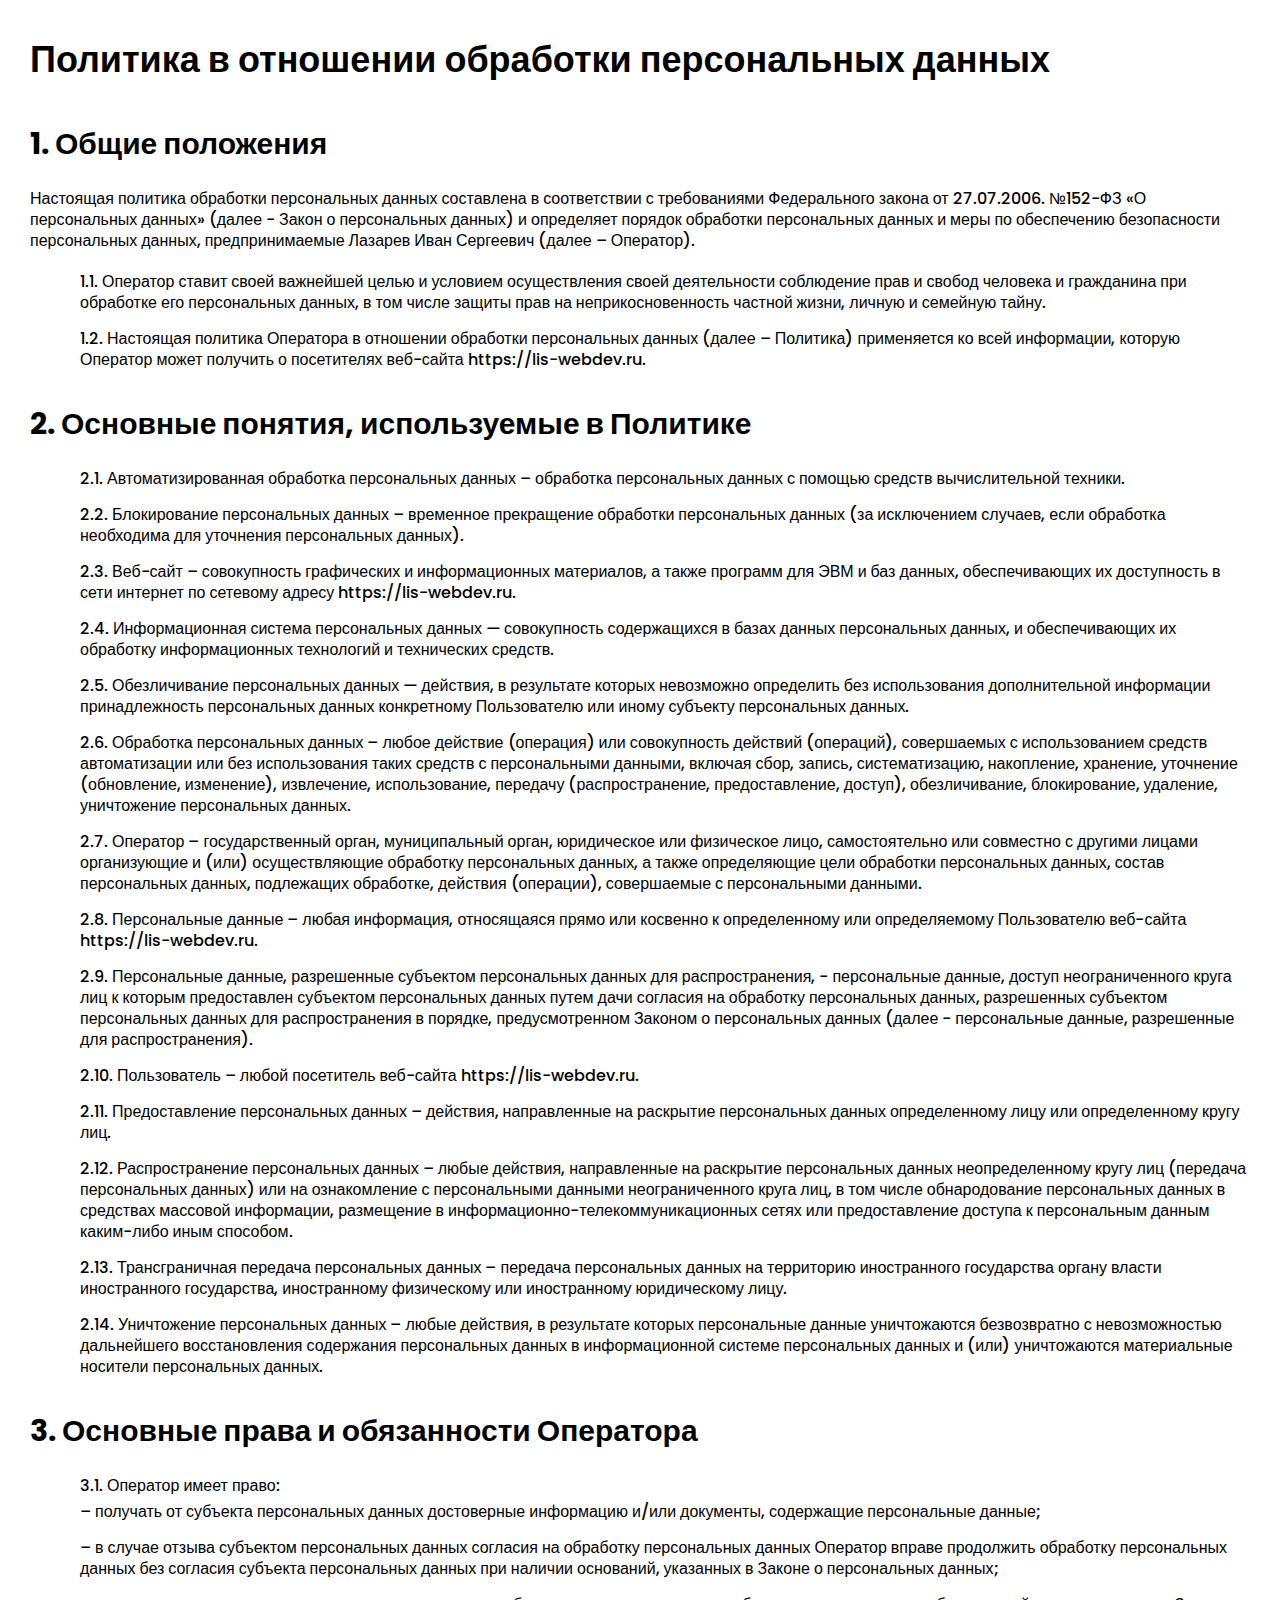
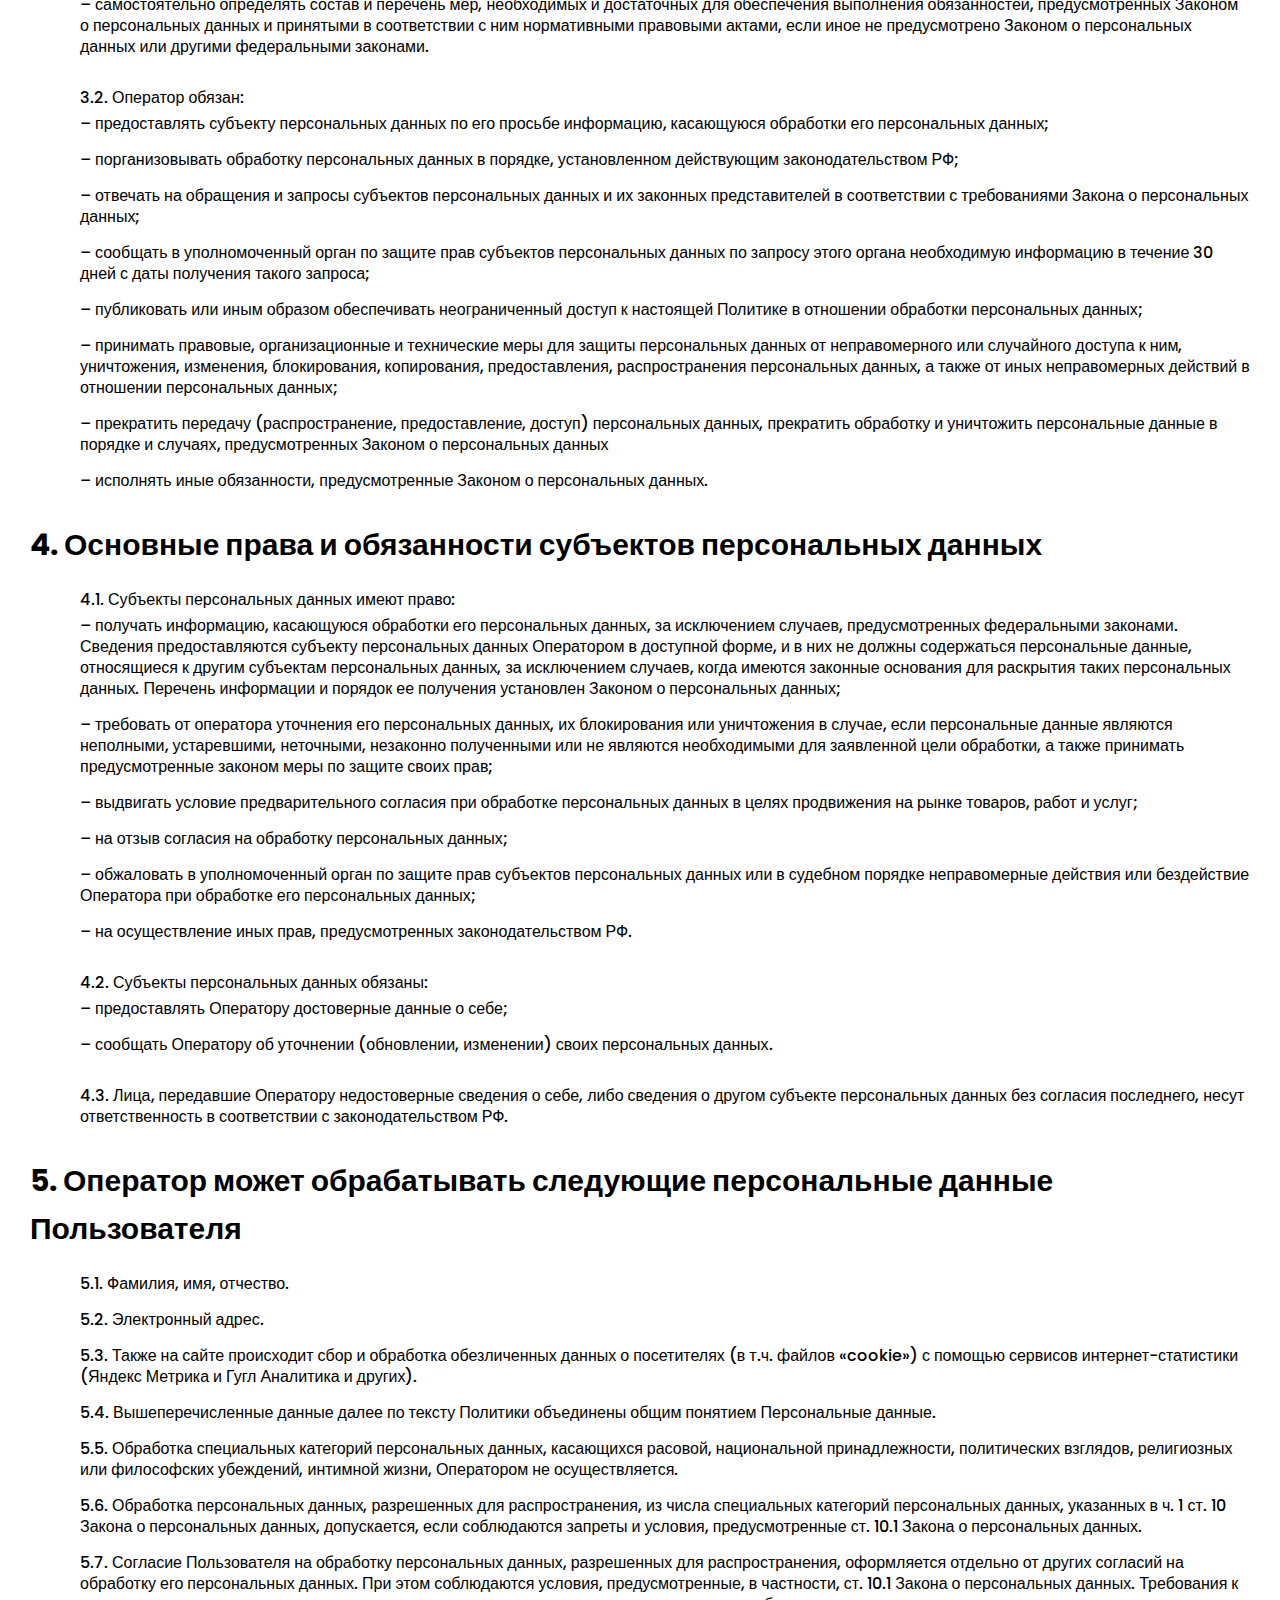
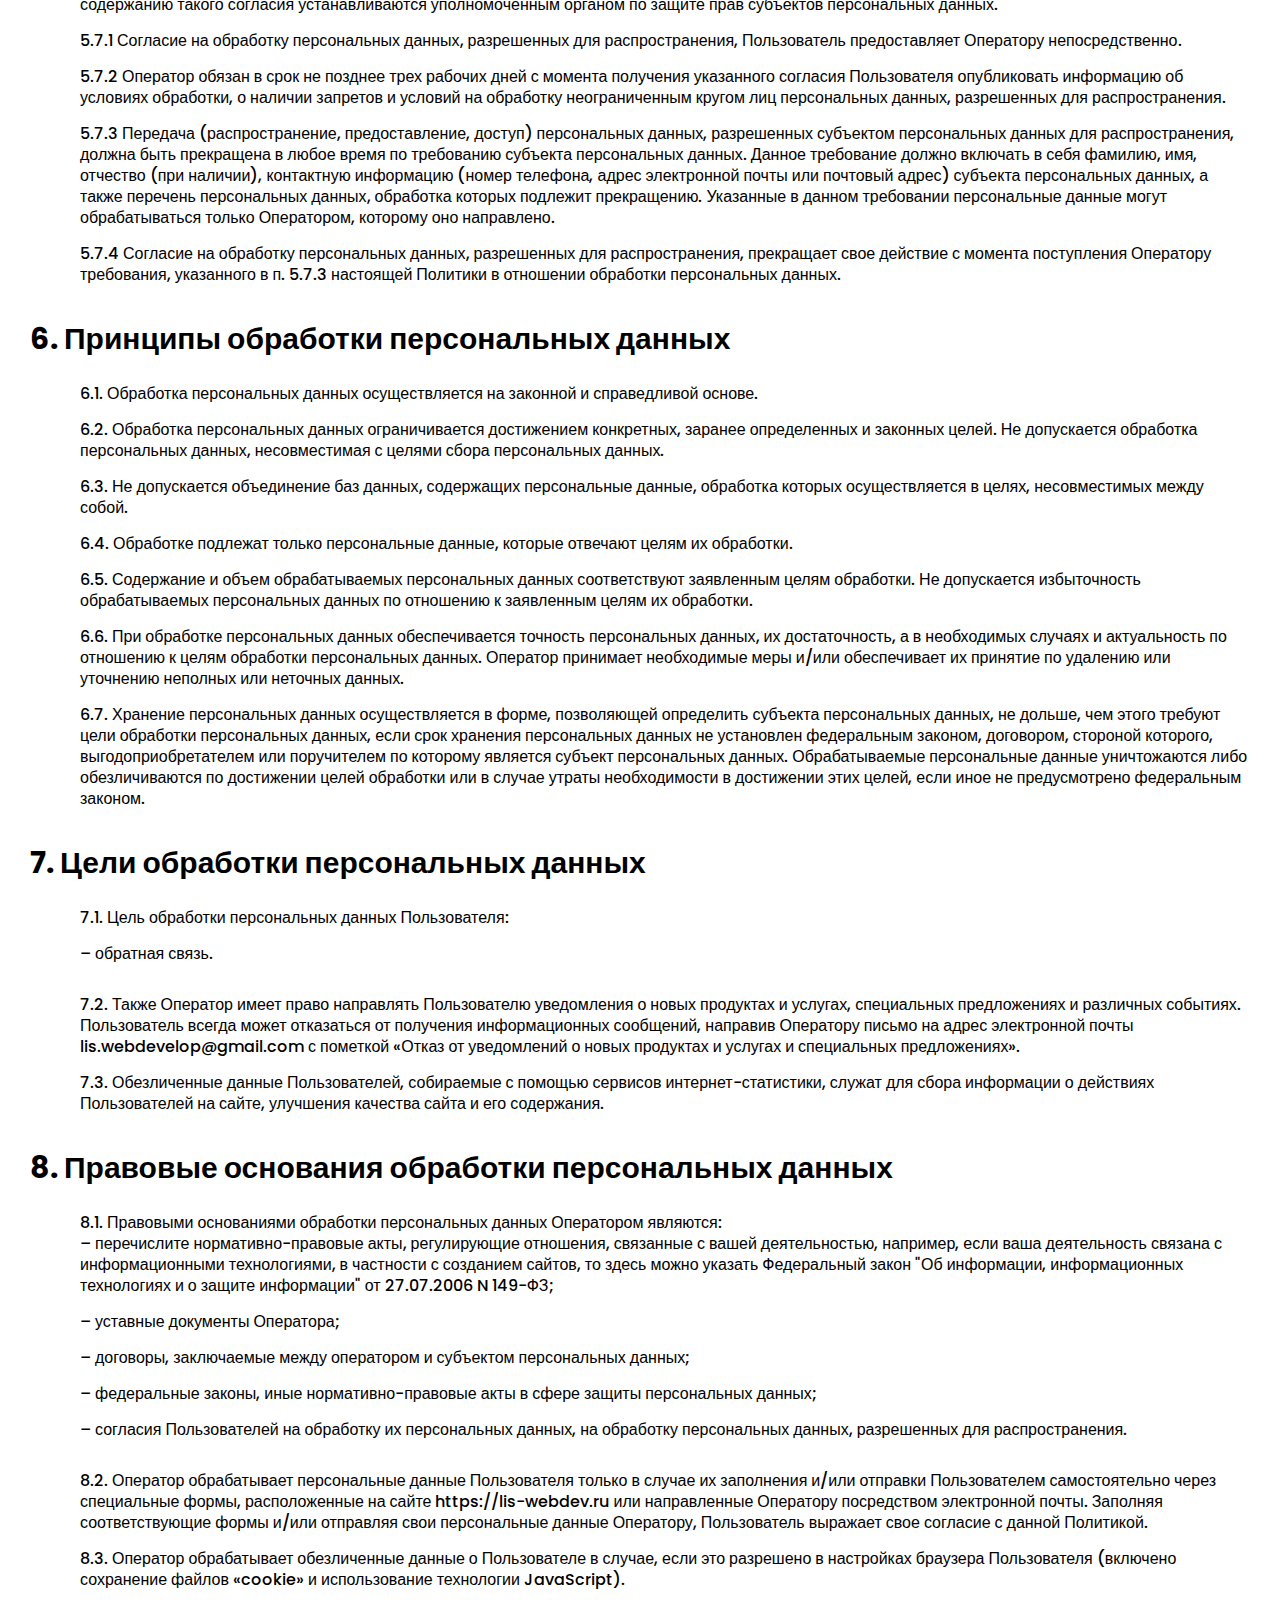
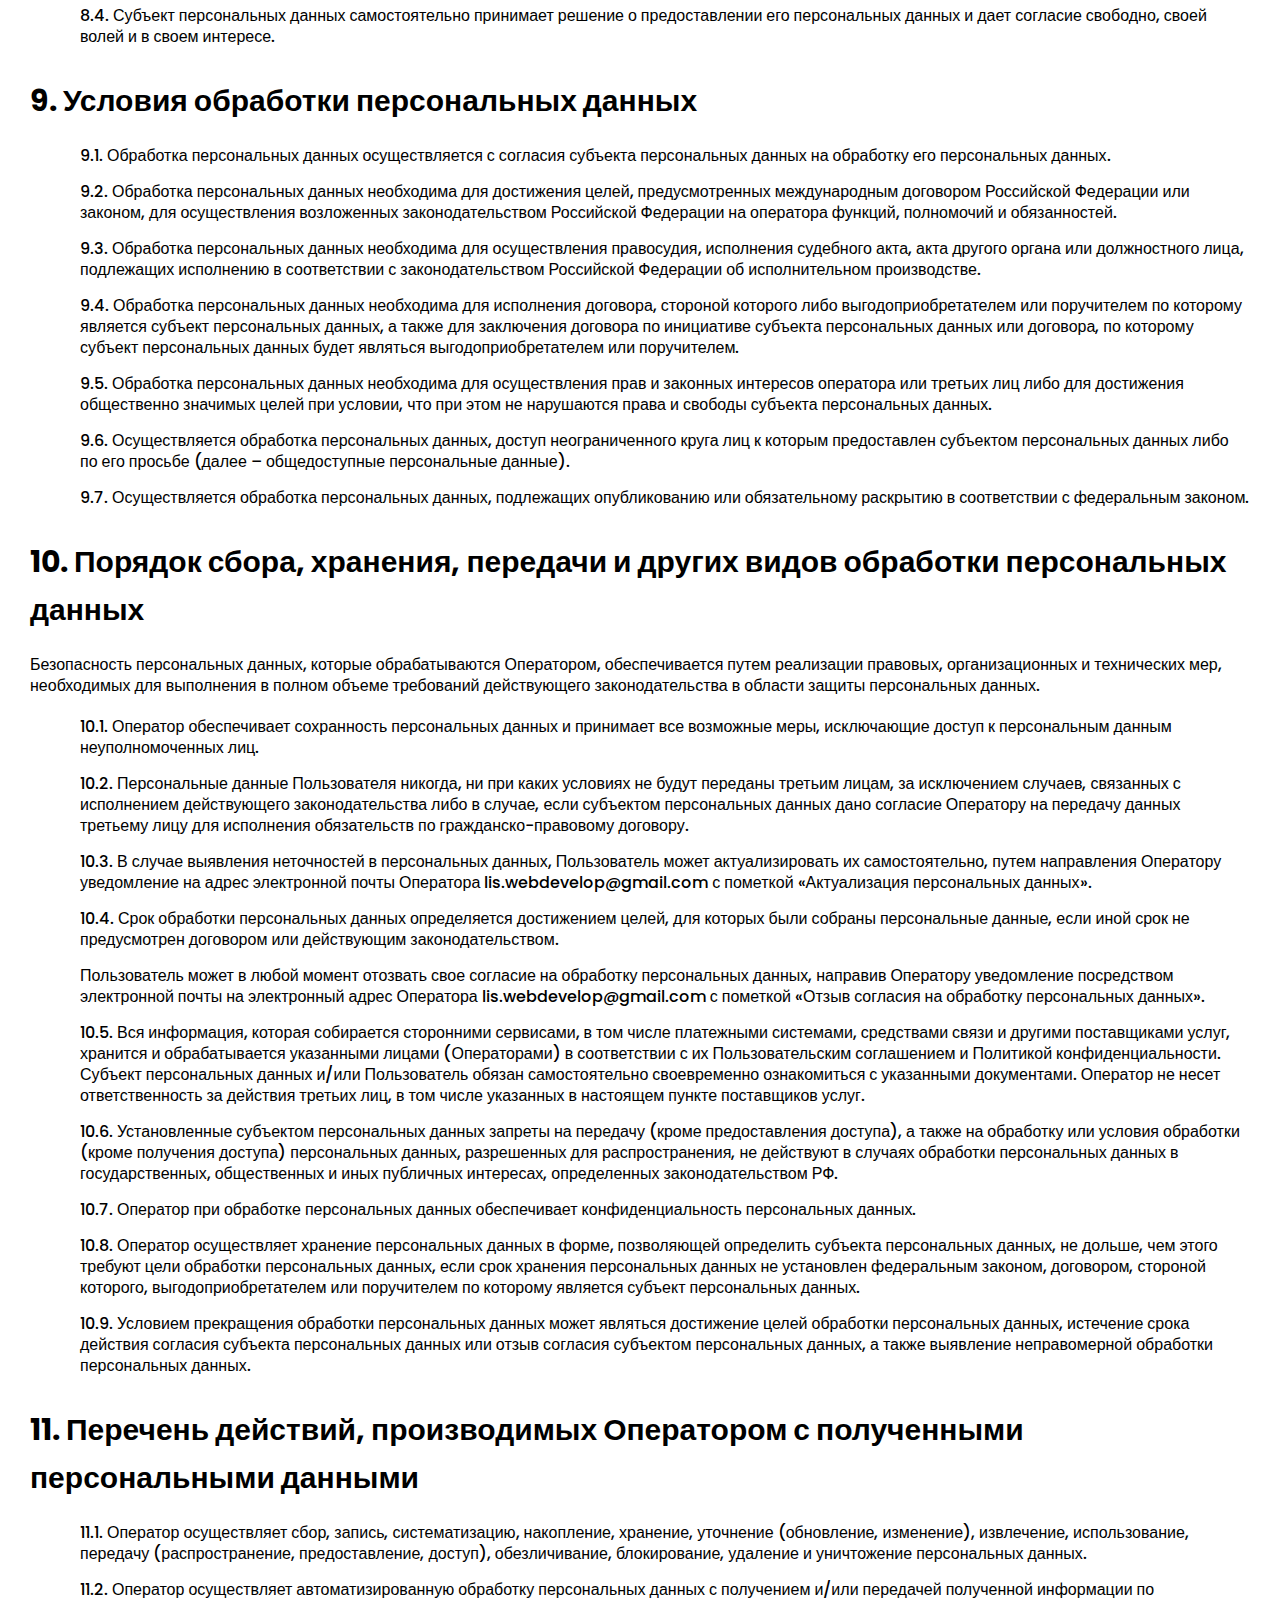
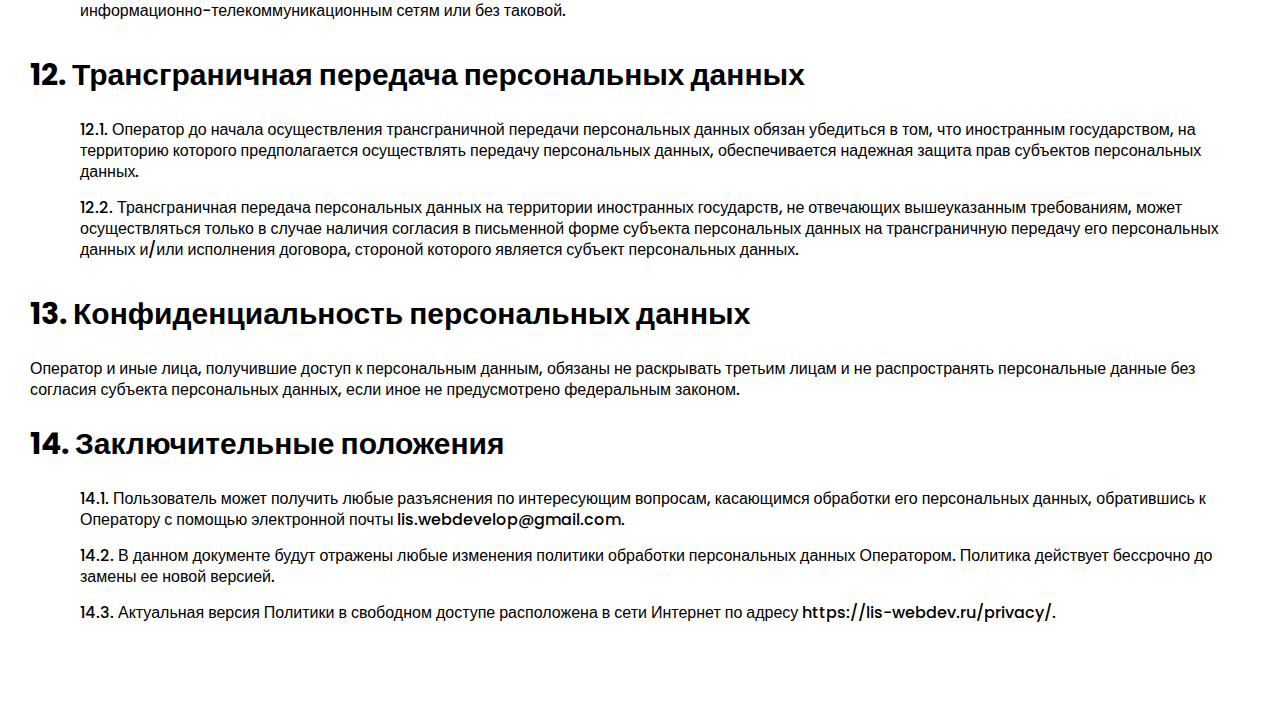
==== commit 1bceaade: "Bug fix" ====
--- a/Portfolio_main/privacy.html
+++ b/Portfolio_main/privacy.html
@@ -9,6 +9,23 @@
 	<!-- <meta name="robots" content="noindex, nofollow"> --> 	<!-- <meta name="viewport" content="width=device-width, initial-scale=1.0, maximum-scale=1.0, user-scalable=0"> --> 	<meta name="viewport" content="width=device-width, initial-scale=1.0" />+	<link rel="apple-touch-icon" sizes="57x57" href="img/favicon/apple-icon-57x57.png">+	<link rel="apple-touch-icon" sizes="60x60" href="img/favicon/apple-icon-60x60.png">+	<link rel="apple-touch-icon" sizes="72x72" href="img/favicon/apple-icon-72x72.png">+	<link rel="apple-touch-icon" sizes="76x76" href="img/favicon/apple-icon-76x76.png">+	<link rel="apple-touch-icon" sizes="114x114" href="img/favicon/apple-icon-114x114.png">+	<link rel="apple-touch-icon" sizes="120x120" href="img/favicon/apple-icon-120x120.png">+	<link rel="apple-touch-icon" sizes="144x144" href="img/favicon/apple-icon-144x144.png">+	<link rel="apple-touch-icon" sizes="152x152" href="img/favicon/apple-icon-152x152.png">+	<link rel="apple-touch-icon" sizes="180x180" href="img/favicon/apple-icon-180x180.png">+	<link rel="icon" type="image/png" sizes="192x192"  href="img/favicon/android-icon-192x192.png">+	<link rel="icon" type="image/png" sizes="32x32" href="img/favicon/favicon-32x32.png">+	<link rel="icon" type="image/png" sizes="96x96" href="img/favicon/favicon-96x96.png">+	<link rel="icon" type="image/png" sizes="16x16" href="img/favicon/favicon-16x16.png">+	<link rel="manifest" href="img/favicon/manifest.json">+	<meta name="msapplication-TileColor" content="#ffffff">+	<meta name="msapplication-TileImage" content="img/favicon/ms-icon-144x144.png">+	<meta name="theme-color" content="#ffffff"> </head>  <body>--- a/Portfolio_main/css/style.min.css
+++ b/Portfolio_main/css/style.min.css
@@ -1 +1 @@
-@charset "UTF-8";@font-face{font-family:Poppins;font-display:swap;src:url(../fonts/Poppins-Bold.woff) format("woff"),url(../fonts/Poppins-Bold.woff2) format("woff2");font-weight:700;font-style:normal}@font-face{font-family:Poppins;font-display:swap;src:url(../fonts/Poppins-Medium.woff) format("woff"),url(../fonts/Poppins-Medium.woff2) format("woff2");font-weight:500;font-style:normal}@font-face{font-family:icomoon;src:url(../fonts/icomoon.woff?rgiyg4) format("woff"),url(../fonts/icomoon.woff2?rgiyg4) format("woff2");font-weight:400;font-style:normal;font-display:block}[class*=" icon-"],[class^=icon-]{font-family:icomoon!important;speak:never;font-style:normal;font-weight:400;font-variant:normal;text-transform:none;line-height:1;-webkit-font-smoothing:antialiased;-moz-osx-font-smoothing:grayscale}.icon-close:before{content:"\e901";color:#fff}.icon-p-left:before{content:"\e902";color:#fff}.icon-p-right:before{content:"\e903";color:#fff}.icon-facebook:before{content:"\e904"}.icon-github:before{content:"\e905"}.icon-instagram:before{content:"\e906"}.icon-telegram:before{content:"\e907"}.icon-css3 .path1:before{content:"\e908";color:#4353ad}.icon-css3 .path2:before{content:"\e909";margin-left:-.7080078125em;color:#485fb5}.icon-css3 .path3:before{content:"\e90a";margin-left:-.7080078125em;color:#ededed}.icon-css3 .path4:before{content:"\e90b";margin-left:-.7080078125em;color:#100f0d}.icon-css3 .path5:before{content:"\e90c";margin-left:-.7080078125em;color:#fff}.icon-html5 .path1:before{content:"\e90d";color:#e53d20}.icon-html5 .path2:before{content:"\e90e";margin-left:-.7080078125em;color:#f15123}.icon-html5 .path3:before{content:"\e90f";margin-left:-.7080078125em;color:#ededed}.icon-html5 .path4:before{content:"\e910";margin-left:-.7080078125em;color:#ededed}.icon-html5 .path5:before{content:"\e911";margin-left:-.7080078125em;color:#100f0d}.icon-html5 .path6:before{content:"\e912";margin-left:-.7080078125em;color:#100f0d}.icon-html5 .path7:before{content:"\e913";margin-left:-.7080078125em;color:#100f0d}.icon-html5 .path8:before{content:"\e914";margin-left:-.7080078125em;color:#100f0d}.icon-html5 .path9:before{content:"\e915";margin-left:-.7080078125em;color:#fff}.icon-html5 .path10:before{content:"\e916";margin-left:-.7080078125em;color:#fff}.icon-jquery .path1:before{content:"\e917";color:#1a1918}.icon-jquery .path2:before{content:"\e918";margin-left:-4.3779296875em;color:#1a1918}.icon-jquery .path3:before{content:"\e919";margin-left:-4.3779296875em;color:#1a1918}.icon-jquery .path4:before{content:"\e91a";margin-left:-4.3779296875em;color:#1a1918}.icon-jquery .path5:before{content:"\e91b";margin-left:-4.3779296875em;color:#1a1918}.icon-jquery .path6:before{content:"\e91c";margin-left:-4.3779296875em;color:#1a1918}.icon-jquery .path7:before{content:"\e91d";margin-left:-4.3779296875em;color:#1a1918}.icon-jquery .path8:before{content:"\e91e";margin-left:-4.3779296875em;color:#21609b}.icon-jquery .path9:before{content:"\e91f";margin-left:-4.3779296875em;color:#21609b}.icon-jquery .path10:before{content:"\e920";margin-left:-4.3779296875em;color:#21609b}.icon-js .path1:before{content:"\e921";color:#f7df1e}.icon-js .path2:before{content:"\e922";margin-left:-1em;color:#000}.icon-js .path3:before{content:"\e923";margin-left:-1em;color:#000}.icon-mongodb .path1:before{content:"\e924";color:#8e714e}.icon-mongodb .path2:before{content:"\e925";margin-left:-3.5556640625em;color:#442d22}.icon-mongodb .path3:before{content:"\e926";margin-left:-3.5556640625em;color:#fff}.icon-mongodb .path4:before{content:"\e927";margin-left:-3.5556640625em;color:#a6a385}.icon-mongodb .path5:before{content:"\e928";margin-left:-3.5556640625em;color:#fff}.icon-mongodb .path6:before{content:"\e929";margin-left:-3.5556640625em;color:#499d4a}.icon-mongodb .path7:before{content:"\e92a";margin-left:-3.5556640625em;color:#fff}.icon-mongodb .path8:before{content:"\e92b";margin-left:-3.5556640625em;color:#58aa50}.icon-nodejs .path1:before{content:"\e92c";color:#539e43}.icon-nodejs .path2:before{content:"\e92d";margin-left:-1.599609375em;color:#333}.icon-nodejs .path3:before{content:"\e92e";margin-left:-1.599609375em;color:#333}.icon-nodejs .path4:before{content:"\e92f";margin-left:-1.599609375em;color:#333}.icon-nodejs .path5:before{content:"\e930";margin-left:-1.599609375em;color:#539e43}.icon-nodejs .path6:before{content:"\e931";margin-left:-1.599609375em;color:#000}.icon-nodejs .path7:before{content:"\e932";margin-left:-1.599609375em;color:#000}.icon-nodejs .path8:before{content:"\e933";margin-left:-1.599609375em;color:#000}.icon-nodejs .path9:before{content:"\e934";margin-left:-1.599609375em;color:#000}.icon-nodejs .path10:before{content:"\e935";margin-left:-1.599609375em;color:#000}.icon-react .path1:before{content:"\e936";color:#fff}.icon-react .path2:before{content:"\e937";margin-left:-1.107421875em;color:#53c1de}.icon-react .path3:before{content:"\e938";margin-left:-1.107421875em;color:#fff}.icon-react .path4:before{content:"\e939";margin-left:-1.107421875em;color:#53c1de}.icon-courses:before{content:"\e93a"}.icon-designer:before{content:"\e93b"}.icon-developer:before{content:"\e93c"}.icon-university:before{content:"\e93d"}.icon-design:before{content:"\e93e"}.icon-mobile_dev:before{content:"\e93f"}.icon-web_development:before{content:"\e940"}*{padding:0;margin:0;border:0}*,:after,:before{-webkit-box-sizing:border-box;box-sizing:border-box}:active,:focus{outline:0}a:active,a:focus{outline:0}aside,footer,header,nav,section{display:block}body,html{height:100%;min-width:320px}body{line-height:1;font-family:Poppins,sans-serif;-ms-text-size-adjust:100%;-moz-text-size-adjust:100%;-webkit-text-size-adjust:100%}button,input,textarea{font-family:Poppins,sans-serif}input::-ms-clear{display:none}button{cursor:pointer}button::-moz-focus-inner{padding:0;border:0}a,a:visited{text-decoration:none}a:hover{text-decoration:none}ul li{list-style:none}img{vertical-align:top}h1,h2,h3,h4,h5,h6{font-weight:inherit;font-size:inherit}body{color:#000;font-size:14px}body._lock{overflow:hidden}.wrapper{width:100%;min-height:100%;overflow:hidden;display:-webkit-box;display:-ms-flexbox;display:flex;-webkit-box-orient:vertical;-webkit-box-direction:normal;-ms-flex-direction:column;flex-direction:column}._container{max-width:1140px;margin:0 auto}.btn{height:45px;background-color:#ffa501;display:-webkit-inline-box;display:-ms-inline-flexbox;display:inline-flex;-webkit-box-pack:center;-ms-flex-pack:center;justify-content:center;-webkit-box-align:center;-ms-flex-align:center;align-items:center;padding:12px 25px;-webkit-box-shadow:0 4px 4px rgba(0,0,0,.15);box-shadow:0 4px 4px rgba(0,0,0,.15);border-radius:3px}.btn._fw{width:100%}.select{position:relative}.select__item{position:relative}.select__title{color:#000;border:1px solid #d9d9d9;background-color:#fff;cursor:pointer;border-radius:4px}.select__value{display:-webkit-box;display:-ms-flexbox;display:flex;font-size:14px;height:30px;padding:0 15px;-webkit-box-align:center;-ms-flex-align:center;align-items:center;-webkit-box-pack:justify;-ms-flex-pack:justify;justify-content:space-between;-webkit-box-orient:horizontal;-webkit-box-direction:reverse;-ms-flex-direction:row-reverse;flex-direction:row-reverse}.select__value span{height:1em;overflow:hidden;display:-webkit-box;-webkit-line-clamp:1;-webkit-box-orient:vertical}.select__value:before{content:"";display:inline-block;-webkit-transition:all .3s ease 0s;-o-transition:all .3s ease 0s;transition:all .3s ease 0s;width:11px;height:7px;background:url(../img/icons/select.svg) center/100% no-repeat}.select__input{width:100%;background-color:transparent;height:100%}.select__options{color:#000;display:none;position:absolute;top:29px;border-radius:0 0 4px 4px;min-width:100%;left:0;background-color:#fff;border-top:0;border:1px solid #d9d9d9;border-top:0;font-size:14px;padding:10px 0 5px 0}.select__option{cursor:pointer;padding:5px 15px;margin:0}.select._active{z-index:5}.select._active .select__value:before{-webkit-transform:rotate(-180deg);-ms-transform:rotate(-180deg);transform:rotate(-180deg)}.select._active .select__options{display:block}input[type=email],input[type=tel],input[type=text],textarea{-webkit-appearance:none;-moz-appearance:none;appearance:none}.input{border-radius:0!important;width:100%;display:block;padding:0 20px}textarea.input{resize:none;padding:0 0}.checkbox{position:relative}.checkbox__input{position:absolute;width:0;height:0;opacity:0;visibility:hidden}.checkbox__input:checked+.checkbox__text:before{background:#fff url(../img/icons/check.svg) center no-repeat}.checkbox__text{display:-webkit-inline-box;display:-ms-inline-flexbox;display:inline-flex;-webkit-box-align:center;-ms-flex-align:center;align-items:center;position:relative;font-size:16px;color:#fff;letter-spacing:-.3px;line-height:calc(20 / 16);cursor:pointer}.checkbox__text:before{content:"";-ms-flex-item-align:start;align-self:flex-start;margin:0 14px 0 0;-webkit-box-flex:0;-ms-flex:0 0 20px;flex:0 0 20px;left:0;top:0;width:20px;height:18px;background:#fff;border:1px solid #a7a9ac}.checkbox a{color:#fff;text-decoration:underline}.checkbox._error .checkbox__text:before{border:1px solid #ee1212}.options{display:-webkit-box;display:-ms-flexbox;display:flex;-webkit-box-orient:vertical;-webkit-box-direction:normal;-ms-flex-direction:column;flex-direction:column;-webkit-box-align:start;-ms-flex-align:start;align-items:flex-start}.options__item{position:relative;cursor:pointer}.options__input{position:absolute;width:0;height:0;opacity:0;left:0;top:0;visibility:hidden}.options__input:checked+.options__text:after{-webkit-transform:scale(1);-ms-transform:scale(1);transform:scale(1)}.options__text{display:-webkit-inline-box;display:-ms-inline-flexbox;display:inline-flex;-webkit-box-align:center;-ms-flex-align:center;align-items:center;position:relative;font-size:16px;color:#fff;letter-spacing:-.3px;line-height:calc(20 / 16)}.options__text:before{content:"";-ms-flex-item-align:start;align-self:flex-start;margin:0 14px 0 0;-webkit-box-flex:0;-ms-flex:0 0 20px;flex:0 0 20px;left:0;top:0;border-radius:50%;width:20px;height:18px;background:#fff;border:1px solid #a7a9ac}.options__text:after{content:"";-webkit-transition:all .3s ease 0s;-o-transition:all .3s ease 0s;transition:all .3s ease 0s;-webkit-transform:scale(0);-ms-transform:scale(0);transform:scale(0);width:10px;height:10px;border-radius:50%;background-color:#77243a;position:absolute;left:5px;top:4px}.rating-block{display:table;font-size:0}.rating{display:inline-block;position:relative;vertical-align:middle}.rating.edit .star{cursor:pointer}.rating .star{width:17px;height:14px;display:inline-block;position:relative;z-index:3}.rating__line{position:absolute;width:85px;height:14px;top:0;left:0;background:url(../img/icons/bg_rating.svg) 0 0 no-repeat;z-index:1;background-size:85px 100%}.rating__activeline{position:absolute;width:0;height:14px;top:0;left:0;background:url(../img/icons/bg_rating_active.svg) 0 0 no-repeat;z-index:2;background-size:85px 100%}.rating__value{display:inline-block;color:#1b3139;font-size:14px;line-height:13px;vertical-align:middle}.quantity{width:88px;height:40px;display:-webkit-box;display:-ms-flexbox;display:flex;border:1px solid rgba(166,166,166,.45)}.quantity__button{-webkit-box-flex:0;-ms-flex:0 0 30px;flex:0 0 30px;position:relative;cursor:pointer}.quantity__button::after,.quantity__button::before{content:"";position:absolute;top:50%;left:50%;-webkit-transition:all .3s ease 0s;-o-transition:all .3s ease 0s;transition:all .3s ease 0s;margin:0 0 0 -4.5px;background-color:#a6a6a6;width:9px;height:1px}.quantity__button_plus::before{-webkit-transform:rotate(-90deg);-ms-transform:rotate(-90deg);transform:rotate(-90deg)}.quantity__input{-webkit-box-flex:1;-ms-flex:1 1 auto;flex:1 1 auto}.quantity__input input{height:100%;color:#a6a6a6;font-size:12px;width:100%;text-align:center}.title{font-weight:700;line-height:21px}.title_fz48{font-size:48px;line-height:60px}.title_fz16{font-size:16px;line-height:24px}.title_fz36{font-size:36px;line-height:60px}.title_small-circle{position:relative}.title_small-circle::before{content:"";position:absolute;width:15px;height:15px;top:50%;-webkit-transform:translateY(-50%);-ms-transform:translateY(-50%);transform:translateY(-50%);left:-7px;background-color:#ffa501;border-radius:50%}.title_circle-center{position:relative;text-align:center}.title_circle-center::before{content:"";position:absolute;width:36px;height:36px;top:0;left:0;border-radius:50%;background-color:#ffa501;z-index:-1}.title_circle-center::before{top:50%;left:50%;-webkit-transform:translateY(-50%) translateX(-50%);-ms-transform:translateY(-50%) translateX(-50%);transform:translateY(-50%) translateX(-50%)}.ham{position:absolute;right:30px;top:20px;cursor:pointer;-webkit-tap-highlight-color:transparent;-webkit-transition:-webkit-transform .4s;transition:-webkit-transform .4s;-o-transition:transform .4s;transition:transform .4s;transition:transform .4s,-webkit-transform .4s;-moz-user-select:none;-webkit-user-select:none;-ms-user-select:none;user-select:none;z-index:1}.hamRotate.active{-webkit-transform:rotate(45deg);-ms-transform:rotate(45deg);transform:rotate(45deg)}.line{fill:none;-webkit-transition:stroke-dasharray .4s,stroke-dashoffset .4s;-o-transition:stroke-dasharray .4s,stroke-dashoffset .4s;transition:stroke-dasharray .4s,stroke-dashoffset .4s;stroke:#fff;stroke-width:5.5;stroke-linecap:round}.ham1 .top{stroke-dasharray:40 139}.ham1 .bottom{stroke-dasharray:40 180}.ham1.active .middle{-webkit-transform:translateX(10%);-ms-transform:translateX(10%);transform:translateX(10%)}.ham1 .middle{-webkit-transition:.6s;-o-transition:.6s;transition:.6s}.ham1.active .top{stroke-dashoffset:-98px}.ham1.active .bottom{stroke-dashoffset:-138px}.row:after{display:block;content:"";clear:both}.rub:after{content:"₽"}ol.counter{list-style-type:none;counter-reset:item}ol.counter li{position:relative;padding:0 0 0 45px}ol.counter li:before{counter-increment:item;content:counter(item);position:absolute;left:0;top:0;color:#818181;font-size:14px;font-weight:700;text-align:center;line-height:26px;border-radius:50%;width:28px;height:28px;border:1px solid #4274bb}.ellipsis{display:block;overflow:hidden;width:100%;white-space:nowrap;-o-text-overflow:ellipsis;text-overflow:ellipsis}.es{overflow:hidden;white-space:nowrap;-o-text-overflow:ellipsis;text-overflow:ellipsis}.table{display:table;font-size:0;width:100%}.trow{display:table-row}.cell{display:table-cell}.cell.full{width:100%}._ibg{position:relative}._ibg img{position:absolute;width:100%;height:100%;top:0;left:0;-o-object-fit:cover;object-fit:cover}body.ie ._ibg{background-position:center;background-size:cover;background-repeat:no-repeat}body.ie ._ibg img{width:0;height:0;opacity:0;visibility:hidden}.video{position:relative;overflow:hidden;height:0;padding-bottom:56.25%}.video embed,.video iframe,.video object,.video video{position:absolute;top:0;left:0;width:100%;height:100%}.videobg embed,.videobg iframe,.videobg object,.videobg video{position:fixed;top:50%;left:50%;min-width:100%;min-height:100%;width:auto;height:auto;z-index:-100;-webkit-transform:translateX(-50%) translateY(-50%);-ms-transform:translateX(-50%) translateY(-50%);transform:translateX(-50%) translateY(-50%);background-size:cover}.moretext{overflow:hidden}.moretext__more{cursor:pointer}.moretext__more span{font-style:normal}.moretext__more span:first-child{display:block}.moretext__more span:last-child{display:none}.moretext__more.active span{font-style:normal}.moretext__more.active span:first-child{display:none}.moretext__more.active span:last-child{display:block}#map{background:url(../img/icons/loading.gif) center/50px no-repeat}._swiper{overflow:hidden}._swiper .swiper-wrapper{width:100%;height:100%;-webkit-box-sizing:content-box;box-sizing:content-box;display:-webkit-box;display:-ms-flexbox;display:flex;position:relative}._swiper.swiper-container-vertical .swiper-wrapper{-webkit-box-orient:vertical;-webkit-box-direction:normal;-ms-flex-direction:column;flex-direction:column}._swiper.swiper-container-autoheight .swiper-wrapper{-webkit-box-align:start;-ms-flex-align:start;align-items:flex-start}.swiper-container-initialized .swiper-slide{-ms-flex-negative:0;flex-shrink:0}.swiper-container-android .swiper-slide,.swiper-container-android .swiper-wrapper{-webkit-transform:translate3d(0,0,0);transform:translate3d(0,0,0)}.swiper-button-lock{display:none!important}.slick-slider{position:relative}.slick-slider .slick-list,.slick-slider .slick-track{-webkit-transform:translate3d(0,0,0);-ms-transform:translate3d(0,0,0);transform:translate3d(0,0,0)}.slick-slider .slick-list{position:relative;overflow:hidden;width:100%}.slick-slider .slick-track{position:relative;width:100%;display:-webkit-box;display:-ms-flexbox;display:flex}.slick-slider .slick-slide{position:relative}.tab__item{display:none}.tab__item.active{display:block}._tabs-block{display:none}._tabs-block._active{display:block}.mirror{-webkit-transform:scale(-1,1);-ms-transform:scale(-1,1);transform:scale(-1,1)}.nicescroll-rails{z-index:1000!important}.gm-style-iw-t{opacity:0}.baloon{opacity:1;right:-7px!important;bottom:80px!important}.baloon button{display:none!important}.baloon:after{display:none!important}.baloon-style{display:none}.baloon-content.gm-style-iw{opacity:1;border-radius:0!important;max-width:300px!important;padding:0!important;left:0!important;width:100%!important;overflow:visible!important}.baloon-content.gm-style-iw>.gm-style-iw-d{overflow:hidden!important;max-width:none!important}.baloon-content.gm-style-iw:after{display:none!important}.baloon-close{top:18px!important}._custom-scroll{position:fixed;right:0;top:0;width:3px;height:100%;z-index:1000}._custom-scroll__line{background-color:rgba(0,0,0,.5);border-radius:3px 0 0 3px;position:relative;left:0;top:0;width:100%}.popup{-webkit-overflow-scrolling:touch;z-index:100;padding:30px 10px;position:fixed;top:0;left:0;width:100%;height:100%;-webkit-transition:visibility .8s ease 0s;-o-transition:visibility .8s ease 0s;transition:visibility .8s ease 0s;visibility:hidden}.popup::before{content:"";background-color:rgba(0,0,0,.9);position:fixed;width:100%;height:100%;top:0;left:0;opacity:0;-webkit-transition:opacity .8s ease 0s;-o-transition:opacity .8s ease 0s;transition:opacity .8s ease 0s}.popup.show{visibility:visible;overflow:auto}.popup.show::before{opacity:1}.popup.show .popup__body{-webkit-transform:scale(1);-ms-transform:scale(1);transform:scale(1)}.popup._active{overflow:auto;visibility:visible}.popup._active::before{opacity:1}.popup._active .popup__body{-webkit-transition:all .3s ease .2s;-o-transition:all .3s ease .2s;transition:all .3s ease .2s;-webkit-transform:scale(1);-ms-transform:scale(1);transform:scale(1)}.popup__content{display:-webkit-box;display:-ms-flexbox;display:flex;-webkit-box-orient:vertical;-webkit-box-direction:normal;-ms-flex-direction:column;flex-direction:column;-webkit-box-align:center;-ms-flex-align:center;align-items:center;min-height:100%;-webkit-box-flex:1;-ms-flex:1 1 auto;flex:1 1 auto;width:100%;display:flex;-webkit-box-pack:center;-ms-flex-pack:center;justify-content:center;align-items:center}.popup__body{-webkit-transform:scale(0);-ms-transform:scale(0);transform:scale(0);-webkit-transition:all .3s ease 0s;-o-transition:all .3s ease 0s;transition:all .3s ease 0s;background-color:#fff;padding:50px;width:100%;max-width:800px}.popup__close{width:15px;height:15px;position:absolute;top:0;right:0;cursor:pointer;z-index:30;background:url(../img/icons/close.svg) 0 0 no-repeat}.page{-webkit-box-flex:1;-ms-flex:1 1 auto;flex:1 1 auto}.sidebar{position:fixed;top:230px;left:50px;height:340px;z-index:1}.sidebar__row{display:-webkit-box;display:-ms-flexbox;display:flex;-webkit-box-orient:vertical;-webkit-box-direction:normal;-ms-flex-direction:column;flex-direction:column;-webkit-box-pack:justify;-ms-flex-pack:justify;justify-content:space-between;-webkit-box-align:center;-ms-flex-align:center;align-items:center;height:100%}.sidebar__link span{color:#fff;font-size:20px}.sidebar__divider{height:70px;width:2px;background-color:#fff}.sidebar__title{color:#fff;width:25px;height:150px;position:relative}.sidebar__title span{display:block;-webkit-transform:rotate(-90deg) translate(-40%,-260%);-ms-transform:rotate(-90deg) translate(-40%,-260%);transform:rotate(-90deg) translate(-40%,-260%);width:150px}.menu{position:fixed;width:100%;height:100%;top:0;left:-120%;opacity:0;visibility:hidden;z-index:1;-webkit-transition:.3s ease;-o-transition:.3s ease;transition:.3s ease}.menu__wrapper{width:345px;height:100vh;background-color:#ffa501;display:-webkit-box;display:-ms-flexbox;display:flex;-webkit-box-orient:vertical;-webkit-box-direction:normal;-ms-flex-direction:column;flex-direction:column;-webkit-box-align:center;-ms-flex-align:center;align-items:center;padding:140px 0 0 0}.menu__navigation{-webkit-box-flex:1;-ms-flex:1 1 auto;flex:1 1 auto}.menu__link{position:relative;margin:0 0 15px 0}.menu__link:last-child{margin:0}.menu__link::before{content:"";position:absolute;width:15px;height:15px;top:50%;left:-35px;-webkit-transform:translateY(-50%);-ms-transform:translateY(-50%);transform:translateY(-50%);border-radius:50%;border:1px solid #000;-webkit-transition:.2s ease-in-out;-o-transition:.2s ease-in-out;transition:.2s ease-in-out}.menu__link a{font-weight:700;font-size:24px;color:#fff}.menu__social{display:-webkit-box;display:-ms-flexbox;display:flex;-webkit-box-align:end;-ms-flex-align:end;align-items:flex-end;margin:0 -8px 50px -8px}.menu__icon{display:-webkit-box;display:-ms-flexbox;display:flex;color:#000;font-size:20px;padding:0 8px}.menu__icon_github{-webkit-transform:rotate(90deg);-ms-transform:rotate(90deg);transform:rotate(90deg)}.menu__icon_facebook{-webkit-transform:rotate(90deg);-ms-transform:rotate(90deg);transform:rotate(90deg)}.menu__overlay{position:fixed;width:100%;height:100%;top:0;right:0;background-color:#000;opacity:.5;z-index:-1}.menu_active{left:0;visibility:visible;opacity:1}.promo{position:relative;padding:205px 0 0 0;min-height:100vh}.promo__bg{position:absolute;width:100%;min-height:100vh;top:0;left:0;z-index:-1}.promo__content{position:relative;z-index:0}.promo__name{position:relative;color:#fff;margin:0 0 5px 0;z-index:0;padding:0 0 0 10px}.promo__name::before{content:"";position:absolute;width:36px;height:36px;top:0;left:0;border-radius:50%;background-color:#ffa501;z-index:-1}.promo__name::before{top:-25%}.promo__title{color:#fff;width:520px;font-size:48px;line-height:60px;margin:0 0 28px 0}.promo__btns{display:-webkit-box;display:-ms-flexbox;display:flex;-webkit-box-pack:justify;-ms-flex-pack:justify;justify-content:space-between;-webkit-box-align:center;-ms-flex-align:center;align-items:center;width:250px}.promo__link{color:#fff;font-weight:700}.promo__link_transparent{padding:12px 20px}.card{display:grid;grid-template-columns:40px 200px;-webkit-column-gap:20px;-moz-column-gap:20px;column-gap:20px}.card__icon{position:relative;padding:15px 0 0 15px}.card__icon::before{content:"";position:absolute;width:36px;height:36px;top:0;left:0;border-radius:50%;background-color:#ffa501;z-index:-1}.card__title{margin:0 0 6px 0}.card__text{font-size:12px;line-height:18px;color:#000}.about{padding:120px 0 0 0}.about__content{display:grid;grid-template-columns:400px 570px;grid-template-rows:repeat(2,minmax(300px,auto));grid-auto-rows:300px;-webkit-column-gap:70px;-moz-column-gap:70px;column-gap:70px}.about__img{grid-row:1/3;height:600px}.about__img img{width:100%;height:100%}.about__descr{padding:6px 0 0 0}.about__subtitle{position:relative;margin:0 0 24px 0}.about__subtitle::after{content:"";position:absolute;width:60px;height:3px;bottom:0;left:0;background-color:#ffa501}.about__title{position:relative;padding:0 0 0 10px;margin:0 0 6px 0}.about__title::before{content:"";position:absolute;width:36px;height:36px;top:0;left:0;border-radius:50%;background-color:#ffa501;z-index:-1}.about__title::before{top:50%;-webkit-transform:translateY(-50%);-ms-transform:translateY(-50%);transform:translateY(-50%)}.about__text{line-height:21px;font-weight:500}.about__skills{display:grid;grid-template-columns:repeat(2,1fr);grid-template-rows:repeat(2,1fr);grid-auto-rows:1fr;-webkit-column-gap:50px;-moz-column-gap:50px;column-gap:50px}.resume{padding:120px 0 0 0}.resume__subtitle{text-align:center;position:relative;padding:0 0 25px 0}.resume__subtitle::after{content:"";position:absolute;width:60px;height:3px;bottom:0;left:0;background-color:#ffa501}.resume__subtitle::after{left:calc(50% + 3px);-webkit-transform:translateX(-50%);-ms-transform:translateX(-50%);transform:translateX(-50%)}.resume__wrapper{display:grid;grid-template-columns:repeat(2,425px);-webkit-column-gap:135px;-moz-column-gap:135px;column-gap:135px;padding:60px 65px 0 65px}.resume__column{position:relative}.resume__column .title_small-circle{padding:0 0 0 35px}.resume__list li{position:relative;height:100%;padding:0 0 0 43px}.resume__list li::after{content:"";position:absolute;width:1px;height:100%;top:-3px;left:0;background-color:#000}.resume-item{padding:30px 0 0 0}.resume-item__head{display:-webkit-box;display:-ms-flexbox;display:flex;-webkit-box-align:center;-ms-flex-align:center;align-items:center;margin:0 0 12px 0}.resume-item__icon{position:relative;padding:15px 0 0 15px}.resume-item__icon::before{content:"";position:absolute;width:36px;height:36px;top:0;left:0;border-radius:50%;background-color:#ffa501;z-index:-1}.resume-item__icon::before{top:50%;-webkit-transform:translateY(-50%);-ms-transform:translateY(-50%);transform:translateY(-50%)}.resume-item__icon::after{content:'';position:absolute;width:42px;height:1px;top:50%;-webkit-transform:translateY(-50%);-ms-transform:translateY(-50%);transform:translateY(-50%);left:-42px;background-color:#000}.resume-item__icon img{width:25px;height:25px}.resume-item__text{padding:0 0 0 14px}.resume-item__about{font-weight:500;font-size:12px;line-height:18px}.resume-item__body{font-weight:500;font-size:12px;line-height:18px}.skills{padding:120px 0 0 0}.skills__subtitle{text-align:center;position:relative;padding:0 0 25px 0;margin:0 0 85px 0}.skills__subtitle::after{content:"";position:absolute;width:60px;height:3px;bottom:0;left:0;background-color:#ffa501}.skills__subtitle::after{left:calc(50% + 3px);-webkit-transform:translateX(-50%);-ms-transform:translateX(-50%);transform:translateX(-50%)}.skills__blocks{display:grid;grid-template-columns:repeat(auto-fit,minmax(270px,1fr));grid-template-rows:repeat(2,270px);grid-auto-rows:270px;gap:15px}.skills__progress{padding:120px 0 0 0;display:grid;grid-template-columns:repeat(auto-fit,minmax(350px,1fr));grid-template-rows:repeat(2,70px);grid-auto-rows:70px;-webkit-column-gap:45px;-moz-column-gap:45px;column-gap:45px;row-gap:30px}.skill-block{border:1px solid #000;padding:30px 30px 25px 30px}.skill-block__icon{margin:0 0 20px 0}.skill-block__title{margin:0 0 15px 0;font-weight:700}.skill-block__descr{font-weight:500;font-size:12px;line-height:18px}.progress-block{position:relative}.progress-block__title{position:relative;padding:0 0 0 13px}.progress-block__title::before{content:"";position:absolute;width:36px;height:36px;top:0;left:0;border-radius:50%;background-color:#ffa501;z-index:-1}.progress-block__title::before{top:50%;-webkit-transform:translateY(-50%);-ms-transform:translateY(-50%);transform:translateY(-50%)}.progress-block__count{position:absolute;top:0;right:0}.progress-block__progress-bar{position:absolute;bottom:0;left:0;width:100%;height:14px;border-radius:4px;background-color:#e8e4de}.progress-block__progress-bar span{display:block;height:100%;background-color:#ffa501}@media (min-width:991.98px){.quantity__button:hover::after,.quantity__button:hover::before{background-color:rgba(0,0,0,.5)}}@media (min-width:992px){.select__option:hover{background:#d9d9d9}.checkbox a:hover{text-decoration:none}.menu__link:hover::before{background-color:#fff}.menu__link a:hover{text-decoration:underline}.menu__icon:hover{color:#fff}}@media (max-width:1152px){._container{max-width:970px}}@media (max-width:991.98px){._container{max-width:750px}.select__title{font-size:18px}.select__options{font-size:18px}}@media (max-width:767.98px){._container{max-width:none;padding:0 10px}}+@charset "UTF-8";@font-face{font-family:Poppins;font-display:swap;src:url(../fonts/Poppins-Bold.woff) format("woff"),url(../fonts/Poppins-Bold.woff2) format("woff2");font-weight:700;font-style:normal}@font-face{font-family:Poppins;font-display:swap;src:url(../fonts/Poppins-Medium.woff) format("woff"),url(../fonts/Poppins-Medium.woff2) format("woff2");font-weight:500;font-style:normal}@font-face{font-family:icomoon;src:url(../fonts/icomoon.woff?rgiyg4) format("woff"),url(../fonts/icomoon.woff2?rgiyg4) format("woff2");font-weight:400;font-style:normal;font-display:block}[class*=" icon-"],[class^=icon-]{font-family:icomoon!important;speak:never;font-style:normal;font-weight:400;font-variant:normal;text-transform:none;line-height:1;-webkit-font-smoothing:antialiased;-moz-osx-font-smoothing:grayscale}.icon-close:before{content:"\e901";color:#fff}.icon-p-left:before{content:"\e902";color:#fff}.icon-p-right:before{content:"\e903";color:#fff}.icon-facebook:before{content:"\e904"}.icon-github:before{content:"\e905"}.icon-instagram:before{content:"\e906"}.icon-telegram:before{content:"\e907"}.icon-css3 .path1:before{content:"\e908";color:#4353ad}.icon-css3 .path2:before{content:"\e909";margin-left:-.7080078125em;color:#485fb5}.icon-css3 .path3:before{content:"\e90a";margin-left:-.7080078125em;color:#ededed}.icon-css3 .path4:before{content:"\e90b";margin-left:-.7080078125em;color:#100f0d}.icon-css3 .path5:before{content:"\e90c";margin-left:-.7080078125em;color:#fff}.icon-html5 .path1:before{content:"\e90d";color:#e53d20}.icon-html5 .path2:before{content:"\e90e";margin-left:-.7080078125em;color:#f15123}.icon-html5 .path3:before{content:"\e90f";margin-left:-.7080078125em;color:#ededed}.icon-html5 .path4:before{content:"\e910";margin-left:-.7080078125em;color:#ededed}.icon-html5 .path5:before{content:"\e911";margin-left:-.7080078125em;color:#100f0d}.icon-html5 .path6:before{content:"\e912";margin-left:-.7080078125em;color:#100f0d}.icon-html5 .path7:before{content:"\e913";margin-left:-.7080078125em;color:#100f0d}.icon-html5 .path8:before{content:"\e914";margin-left:-.7080078125em;color:#100f0d}.icon-html5 .path9:before{content:"\e915";margin-left:-.7080078125em;color:#fff}.icon-html5 .path10:before{content:"\e916";margin-left:-.7080078125em;color:#fff}.icon-jquery .path1:before{content:"\e917";color:#1a1918}.icon-jquery .path2:before{content:"\e918";margin-left:-4.3779296875em;color:#1a1918}.icon-jquery .path3:before{content:"\e919";margin-left:-4.3779296875em;color:#1a1918}.icon-jquery .path4:before{content:"\e91a";margin-left:-4.3779296875em;color:#1a1918}.icon-jquery .path5:before{content:"\e91b";margin-left:-4.3779296875em;color:#1a1918}.icon-jquery .path6:before{content:"\e91c";margin-left:-4.3779296875em;color:#1a1918}.icon-jquery .path7:before{content:"\e91d";margin-left:-4.3779296875em;color:#1a1918}.icon-jquery .path8:before{content:"\e91e";margin-left:-4.3779296875em;color:#21609b}.icon-jquery .path9:before{content:"\e91f";margin-left:-4.3779296875em;color:#21609b}.icon-jquery .path10:before{content:"\e920";margin-left:-4.3779296875em;color:#21609b}.icon-js .path1:before{content:"\e921";color:#f7df1e}.icon-js .path2:before{content:"\e922";margin-left:-1em;color:#000}.icon-js .path3:before{content:"\e923";margin-left:-1em;color:#000}.icon-mongodb .path1:before{content:"\e924";color:#8e714e}.icon-mongodb .path2:before{content:"\e925";margin-left:-3.5556640625em;color:#442d22}.icon-mongodb .path3:before{content:"\e926";margin-left:-3.5556640625em;color:#fff}.icon-mongodb .path4:before{content:"\e927";margin-left:-3.5556640625em;color:#a6a385}.icon-mongodb .path5:before{content:"\e928";margin-left:-3.5556640625em;color:#fff}.icon-mongodb .path6:before{content:"\e929";margin-left:-3.5556640625em;color:#499d4a}.icon-mongodb .path7:before{content:"\e92a";margin-left:-3.5556640625em;color:#fff}.icon-mongodb .path8:before{content:"\e92b";margin-left:-3.5556640625em;color:#58aa50}.icon-nodejs .path1:before{content:"\e92c";color:#539e43}.icon-nodejs .path2:before{content:"\e92d";margin-left:-1.599609375em;color:#333}.icon-nodejs .path3:before{content:"\e92e";margin-left:-1.599609375em;color:#333}.icon-nodejs .path4:before{content:"\e92f";margin-left:-1.599609375em;color:#333}.icon-nodejs .path5:before{content:"\e930";margin-left:-1.599609375em;color:#539e43}.icon-nodejs .path6:before{content:"\e931";margin-left:-1.599609375em;color:#000}.icon-nodejs .path7:before{content:"\e932";margin-left:-1.599609375em;color:#000}.icon-nodejs .path8:before{content:"\e933";margin-left:-1.599609375em;color:#000}.icon-nodejs .path9:before{content:"\e934";margin-left:-1.599609375em;color:#000}.icon-nodejs .path10:before{content:"\e935";margin-left:-1.599609375em;color:#000}.icon-react .path1:before{content:"\e936";color:#fff}.icon-react .path2:before{content:"\e937";margin-left:-1.107421875em;color:#53c1de}.icon-react .path3:before{content:"\e938";margin-left:-1.107421875em;color:#fff}.icon-react .path4:before{content:"\e939";margin-left:-1.107421875em;color:#53c1de}.icon-courses:before{content:"\e93a"}.icon-designer:before{content:"\e93b"}.icon-developer:before{content:"\e93c"}.icon-university:before{content:"\e93d"}.icon-design:before{content:"\e93e"}.icon-mobile_dev:before{content:"\e93f"}.icon-web_development:before{content:"\e940"}*{padding:0;margin:0;border:0}*,:after,:before{-webkit-box-sizing:border-box;box-sizing:border-box}:active,:focus{outline:0}a:active,a:focus{outline:0}aside,footer,header,nav,section{display:block}body,html{height:100%;min-width:320px}body{line-height:1;font-family:Poppins,sans-serif;-ms-text-size-adjust:100%;-moz-text-size-adjust:100%;-webkit-text-size-adjust:100%}button,input,textarea{font-family:Poppins,sans-serif}input::-ms-clear{display:none}button{cursor:pointer}button::-moz-focus-inner{padding:0;border:0}a,a:visited{text-decoration:none}a:hover{text-decoration:none}ul li{list-style:none}img{vertical-align:top}h1,h2,h3,h4,h5,h6{font-weight:inherit;font-size:inherit}body{color:#000;font-size:14px}.wrapper{min-height:100%;opacity:0;-webkit-transition:opacity .8s ease;-o-transition:opacity .8s ease;transition:opacity .8s ease}.wrapper._loaded{opacity:1}._container{max-width:1140px;margin:0 auto}.form{display:grid;grid-template-columns:repeat(2,280px);grid-template-rows:45px 190px 45px;-webkit-column-gap:25px;-moz-column-gap:25px;column-gap:25px;row-gap:30px}.form label.input-label{display:block;position:absolute;top:0;-webkit-transform:translateY(-50%);-ms-transform:translateY(-50%);transform:translateY(-50%);left:12px;background-color:#fff;text-align:center;font-weight:500;font-size:12px;line-height:18px}.form .input-label_small{width:75px}.form .input-label_big{width:120px}.form label.error{display:block;margin:5px 0 0 0;font-size:11px;font-weight:700}.form__input{position:relative}.form__input input{width:100%;height:100%;border:1px solid #000;font-weight:500;font-size:12px;line-height:18px;padding:0 20px 0 20px}.form__input input.error{border:1px solid #ee1212}.form__textarea{position:relative;grid-column:1/3}.form__textarea textarea{resize:none;width:100%;height:100%;border:1px solid #000;padding:20px 20px 0 20px;font-weight:500;font-size:12px;line-height:18px}.form__textarea label{width:120px}.form__triggers{grid-column:1/3;display:grid;grid-template-columns:repeat(2,auto);-webkit-column-gap:35px;-moz-column-gap:35px;column-gap:35px}.form__button{font-size:14px;max-width:220px}.form__privacy{display:block;-webkit-user-select:none;-moz-user-select:none;-ms-user-select:none;user-select:none;position:relative;font-weight:500;font-size:12px;line-height:18px;-ms-flex-item-align:center;align-self:center;padding:0 0 0 21px}.form__privacy input{opacity:0;height:20px;width:20px;cursor:pointer;position:absolute;z-index:1;top:-1px;left:-4px}.form__privacy input:checked~.checkmark::after{display:block}.form__privacy .checkmark::after{left:50%;top:0;width:4px;height:8px;border:solid #000;border-width:0 2px 2px 0;-webkit-transform:translateX(-50%) rotate(45deg);-ms-transform:translateX(-50%) rotate(45deg);transform:translateX(-50%) rotate(45deg)}.form__privacy input.error~.checkmark{border:2px solid #ee1212;background-color:rgba(238,18,18,.05)}.form__privacy label.error{display:none}.form__privacy a{color:#2306d6}.checkmark{position:absolute;display:block;width:11px;height:11px;top:3px;left:0;border:1px solid #000;z-index:0}.checkmark::after{content:"";position:absolute;display:none}.btn{height:45px;font-weight:700;background-color:#ffa501;display:-webkit-inline-box;display:-ms-inline-flexbox;display:inline-flex;-webkit-box-pack:center;-ms-flex-pack:center;justify-content:center;-webkit-box-align:center;-ms-flex-align:center;align-items:center;padding:12px 25px;-webkit-box-shadow:0 4px 4px rgba(0,0,0,.15);box-shadow:0 4px 4px rgba(0,0,0,.15);border-radius:3px}.btn._fw{width:100%}.select{position:relative}.select__item{position:relative}.select__title{color:#000;border:1px solid #d9d9d9;background-color:#fff;cursor:pointer;border-radius:4px}.select__value{display:-webkit-box;display:-ms-flexbox;display:flex;font-size:14px;height:30px;padding:0 15px;-webkit-box-align:center;-ms-flex-align:center;align-items:center;-webkit-box-pack:justify;-ms-flex-pack:justify;justify-content:space-between;-webkit-box-orient:horizontal;-webkit-box-direction:reverse;-ms-flex-direction:row-reverse;flex-direction:row-reverse}.select__value span{height:1em;overflow:hidden;display:-webkit-box;-webkit-line-clamp:1;-webkit-box-orient:vertical}.select__value:before{content:"";display:inline-block;-webkit-transition:all .3s ease 0s;-o-transition:all .3s ease 0s;transition:all .3s ease 0s;width:11px;height:7px;background:url(../img/icons/select.svg) center/100% no-repeat}.select__input{width:100%;background-color:transparent;height:100%}.select__options{color:#000;display:none;position:absolute;top:29px;border-radius:0 0 4px 4px;min-width:100%;left:0;background-color:#fff;border-top:0;border:1px solid #d9d9d9;border-top:0;font-size:14px;padding:10px 0 5px 0}.select__option{cursor:pointer;padding:5px 15px;margin:0}.select._active{z-index:5}.select._active .select__value:before{-webkit-transform:rotate(-180deg);-ms-transform:rotate(-180deg);transform:rotate(-180deg)}.select._active .select__options{display:block}input[type=email],input[type=tel],input[type=text],textarea{-webkit-appearance:none;-moz-appearance:none;appearance:none}.input{border-radius:0!important;width:100%;display:block;padding:0 20px}textarea.input{resize:none;padding:0 0}.checkbox{position:relative}.checkbox__input{position:absolute;width:0;height:0;opacity:0;visibility:hidden}.checkbox__input:checked+.checkbox__text:before{background:#fff url(../img/icons/check.svg) center no-repeat}.checkbox__text{display:-webkit-inline-box;display:-ms-inline-flexbox;display:inline-flex;-webkit-box-align:center;-ms-flex-align:center;align-items:center;position:relative;font-size:16px;color:#fff;letter-spacing:-.3px;line-height:calc(20 / 16);cursor:pointer}.checkbox__text:before{content:"";-ms-flex-item-align:start;align-self:flex-start;margin:0 14px 0 0;-webkit-box-flex:0;-ms-flex:0 0 20px;flex:0 0 20px;left:0;top:0;width:20px;height:18px;background:#fff;border:1px solid #a7a9ac}.checkbox a{color:#fff;text-decoration:underline}.checkbox._error .checkbox__text:before{border:1px solid #ee1212}.options{display:-webkit-box;display:-ms-flexbox;display:flex;-webkit-box-orient:vertical;-webkit-box-direction:normal;-ms-flex-direction:column;flex-direction:column;-webkit-box-align:start;-ms-flex-align:start;align-items:flex-start}.options__item{position:relative;cursor:pointer}.options__input{position:absolute;width:0;height:0;opacity:0;left:0;top:0;visibility:hidden}.options__input:checked+.options__text:after{-webkit-transform:scale(1);-ms-transform:scale(1);transform:scale(1)}.options__text{display:-webkit-inline-box;display:-ms-inline-flexbox;display:inline-flex;-webkit-box-align:center;-ms-flex-align:center;align-items:center;position:relative;font-size:16px;color:#fff;letter-spacing:-.3px;line-height:calc(20 / 16)}.options__text:before{content:"";-ms-flex-item-align:start;align-self:flex-start;margin:0 14px 0 0;-webkit-box-flex:0;-ms-flex:0 0 20px;flex:0 0 20px;left:0;top:0;border-radius:50%;width:20px;height:18px;background:#fff;border:1px solid #a7a9ac}.options__text:after{content:"";-webkit-transition:all .3s ease 0s;-o-transition:all .3s ease 0s;transition:all .3s ease 0s;-webkit-transform:scale(0);-ms-transform:scale(0);transform:scale(0);width:10px;height:10px;border-radius:50%;background-color:#77243a;position:absolute;left:5px;top:4px}.rating-block{display:table;font-size:0}.rating{display:inline-block;position:relative;vertical-align:middle}.rating.edit .star{cursor:pointer}.rating .star{width:17px;height:14px;display:inline-block;position:relative;z-index:3}.rating__line{position:absolute;width:85px;height:14px;top:0;left:0;background:url(../img/icons/bg_rating.svg) 0 0 no-repeat;z-index:1;background-size:85px 100%}.rating__activeline{position:absolute;width:0;height:14px;top:0;left:0;background:url(../img/icons/bg_rating_active.svg) 0 0 no-repeat;z-index:2;background-size:85px 100%}.rating__value{display:inline-block;color:#1b3139;font-size:14px;line-height:13px;vertical-align:middle}.quantity{width:88px;height:40px;display:-webkit-box;display:-ms-flexbox;display:flex;border:1px solid rgba(166,166,166,.45)}.quantity__button{-webkit-box-flex:0;-ms-flex:0 0 30px;flex:0 0 30px;position:relative;cursor:pointer}.quantity__button::after,.quantity__button::before{content:"";position:absolute;top:50%;left:50%;-webkit-transition:all .3s ease 0s;-o-transition:all .3s ease 0s;transition:all .3s ease 0s;margin:0 0 0 -4.5px;background-color:#a6a6a6;width:9px;height:1px}.quantity__button_plus::before{-webkit-transform:rotate(-90deg);-ms-transform:rotate(-90deg);transform:rotate(-90deg)}.quantity__input{-webkit-box-flex:1;-ms-flex:1 1 auto;flex:1 1 auto}.quantity__input input{height:100%;color:#a6a6a6;font-size:12px;width:100%;text-align:center}.rotate90{-webkit-transform:rotate(90deg);-ms-transform:rotate(90deg);transform:rotate(90deg)}.vertical{grid-row:1/3;grid-column:4/5}.horizontal{grid-row:2/3;grid-column:2/4}.title{font-weight:700;line-height:21px}.title_fz48{font-size:48px;line-height:60px}.title_fz16{font-size:16px;line-height:24px}.title_fz36{font-size:36px;line-height:60px}.title_fz30{font-size:30px;line-height:48px}.title_mb85{padding:0 0 25px 0;margin:0 0 60px 0}.title_small-circle{position:relative}.title_small-circle::before{content:"";position:absolute;width:15px;height:15px;top:50%;-webkit-transform:translateY(-50%);-ms-transform:translateY(-50%);transform:translateY(-50%);left:-7px;background-color:#ffa501;border-radius:50%}.title_circle-center{position:relative;text-align:center;padding:6px 0}.title_circle-center::before{content:"";position:absolute;width:36px;height:36px;top:0;left:0;border-radius:50%;background-color:#ffa501;z-index:-1}.title_circle-center::before{top:calc(50%);left:50%;-webkit-transform:translateY(-50%) translateX(-50%);-ms-transform:translateY(-50%) translateX(-50%);transform:translateY(-50%) translateX(-50%)}.ham{position:absolute;right:30px;top:20px;cursor:pointer;-webkit-tap-highlight-color:transparent;-webkit-transition:-webkit-transform .4s;transition:-webkit-transform .4s;-o-transition:transform .4s;transition:transform .4s;transition:transform .4s,-webkit-transform .4s;-moz-user-select:none;-webkit-user-select:none;-ms-user-select:none;user-select:none;z-index:1}.hamRotate.active{-webkit-transform:rotate(45deg);-ms-transform:rotate(45deg);transform:rotate(45deg)}.line{fill:none;-webkit-transition:stroke-dasharray .4s,stroke-dashoffset .4s;-o-transition:stroke-dasharray .4s,stroke-dashoffset .4s;transition:stroke-dasharray .4s,stroke-dashoffset .4s;stroke:#fff;stroke-width:5.5;stroke-linecap:round}.ham1 .top{stroke-dasharray:40 139}.ham1 .bottom{stroke-dasharray:40 180}.ham1.active .middle{-webkit-transform:translateX(10%);-ms-transform:translateX(10%);transform:translateX(10%)}.ham1 .middle{-webkit-transition:.6s;-o-transition:.6s;transition:.6s}.ham1.active .top{stroke-dashoffset:-98px}.ham1.active .bottom{stroke-dashoffset:-138px}.row:after{display:block;content:"";clear:both}.rub:after{content:"₽"}.pt120{padding-top:120px}ol.counter{list-style-type:none;counter-reset:item}ol.counter li{position:relative;padding:0 0 0 45px}ol.counter li:before{counter-increment:item;content:counter(item);position:absolute;left:0;top:0;color:#818181;font-size:14px;font-weight:700;text-align:center;line-height:26px;border-radius:50%;width:28px;height:28px;border:1px solid #4274bb}.ellipsis{display:block;overflow:hidden;width:100%;white-space:nowrap;-o-text-overflow:ellipsis;text-overflow:ellipsis}.es{overflow:hidden;white-space:nowrap;-o-text-overflow:ellipsis;text-overflow:ellipsis}.table{display:table;font-size:0;width:100%}.trow{display:table-row}.cell{display:table-cell}.cell.full{width:100%}._ibg{position:relative}._ibg img{position:absolute;width:100%;height:100%;top:0;left:0;-o-object-fit:cover;object-fit:cover}body.ie ._ibg{background-position:center;background-size:cover;background-repeat:no-repeat}body.ie ._ibg img{width:0;height:0;opacity:0;visibility:hidden}.video{position:relative;overflow:hidden;height:0;padding-bottom:56.25%}.video embed,.video iframe,.video object,.video video{position:absolute;top:0;left:0;width:100%;height:100%}.videobg embed,.videobg iframe,.videobg object,.videobg video{position:fixed;top:50%;left:50%;min-width:100%;min-height:100%;width:auto;height:auto;z-index:-100;-webkit-transform:translateX(-50%) translateY(-50%);-ms-transform:translateX(-50%) translateY(-50%);transform:translateX(-50%) translateY(-50%);background-size:cover}.moretext{overflow:hidden}.moretext__more{cursor:pointer}.moretext__more span{font-style:normal}.moretext__more span:first-child{display:block}.moretext__more span:last-child{display:none}.moretext__more.active span{font-style:normal}.moretext__more.active span:first-child{display:none}.moretext__more.active span:last-child{display:block}#map{background:url(../img/icons/loading.gif) center/50px no-repeat}._swiper{overflow:hidden}._swiper .swiper-wrapper{width:100%;height:100%;-webkit-box-sizing:content-box;box-sizing:content-box;display:-webkit-box;display:-ms-flexbox;display:flex;position:relative}._swiper.swiper-container-vertical .swiper-wrapper{-webkit-box-orient:vertical;-webkit-box-direction:normal;-ms-flex-direction:column;flex-direction:column}._swiper.swiper-container-autoheight .swiper-wrapper{-webkit-box-align:start;-ms-flex-align:start;align-items:flex-start}.swiper-container-initialized .swiper-slide{-ms-flex-negative:0;flex-shrink:0}.swiper-container-android .swiper-slide,.swiper-container-android .swiper-wrapper{-webkit-transform:translate3d(0,0,0);transform:translate3d(0,0,0)}.swiper-button-lock{display:none!important}.slick-slider{position:relative}.slick-slider .slick-list,.slick-slider .slick-track{-webkit-transform:translate3d(0,0,0);-ms-transform:translate3d(0,0,0);transform:translate3d(0,0,0)}.slick-slider .slick-list{position:relative;overflow:hidden;width:100%}.slick-slider .slick-track{position:relative;width:100%;display:-webkit-box;display:-ms-flexbox;display:flex}.slick-slider .slick-slide{position:relative}.tab__item{display:none}.tab__item.active{display:block}._tabs-block{display:none}._tabs-block._active{display:block}.mirror{-webkit-transform:scale(-1,1);-ms-transform:scale(-1,1);transform:scale(-1,1)}.nicescroll-rails{z-index:1000!important}.gm-style-iw-t{opacity:0}.baloon{opacity:1;right:-7px!important;bottom:80px!important}.baloon button{display:none!important}.baloon:after{display:none!important}.baloon-style{display:none}.baloon-content.gm-style-iw{opacity:1;border-radius:0!important;max-width:300px!important;padding:0!important;left:0!important;width:100%!important;overflow:visible!important}.baloon-content.gm-style-iw>.gm-style-iw-d{overflow:hidden!important;max-width:none!important}.baloon-content.gm-style-iw:after{display:none!important}.baloon-close{top:18px!important}._custom-scroll{position:fixed;right:0;top:0;width:3px;height:100%;z-index:1000}._custom-scroll__line{background-color:rgba(0,0,0,.5);border-radius:3px 0 0 3px;position:relative;left:0;top:0;width:100%}.page{-webkit-box-flex:1;-ms-flex:1 1 auto;flex:1 1 auto}.sidebar{position:fixed;top:230px;left:50px;height:360px;padding:10px 2px;z-index:1}.sidebar__row{display:-webkit-box;display:-ms-flexbox;display:flex;-webkit-box-orient:vertical;-webkit-box-direction:normal;-ms-flex-direction:column;flex-direction:column;-webkit-box-pack:justify;-ms-flex-pack:justify;justify-content:space-between;-webkit-box-align:center;-ms-flex-align:center;align-items:center;height:100%}.sidebar__link span{color:#fff;font-size:20px;-webkit-transition:color 2s ease-in 1s;-o-transition:color 2s ease-in 1s;transition:color 2s ease-in 1s}.sidebar__divider{height:70px;width:2px;background-color:#fff;-webkit-transition:background-color 2s ease-in 1s;-o-transition:background-color 2s ease-in 1s;transition:background-color 2s ease-in 1s}.sidebar__title{color:#fff;-webkit-transition:color 2s ease-in 1s;-o-transition:color 2s ease-in 1s;transition:color 2s ease-in 1s;width:25px;height:150px;position:relative}.sidebar__title span{display:block;-webkit-transform:rotate(-90deg) translate(-40%,-260%);-ms-transform:rotate(-90deg) translate(-40%,-260%);transform:rotate(-90deg) translate(-40%,-260%);width:150px}.sidebar__bg{position:fixed;width:30px;height:360px;top:230px;left:50px;background:#ffa501;border-radius:20px;z-index:-1}.menu{position:fixed;width:100%;height:100%;top:0;left:-120%;opacity:0;visibility:hidden;z-index:1;-webkit-transition:.3s ease;-o-transition:.3s ease;transition:.3s ease}.menu__wrapper{width:345px;height:100%;background-color:#ffa501;display:-webkit-box;display:-ms-flexbox;display:flex;-webkit-box-orient:vertical;-webkit-box-direction:normal;-ms-flex-direction:column;flex-direction:column;-webkit-box-align:center;-ms-flex-align:center;align-items:center;padding:140px 0 0 0}.menu__navigation{-webkit-box-flex:1;-ms-flex:1 1 auto;flex:1 1 auto}.menu__list li{position:relative;margin:0 0 15px 0}.menu__list li:last-child{margin:0}.menu__list li::before{content:"";position:absolute;width:15px;height:15px;top:50%;left:-35px;-webkit-transform:translateY(-50%);-ms-transform:translateY(-50%);transform:translateY(-50%);border-radius:50%;border:1px solid #000;-webkit-transition:.2s ease-in-out;-o-transition:.2s ease-in-out;transition:.2s ease-in-out}.menu__link{font-weight:700;font-size:24px;color:#fff}.menu__social{display:-webkit-box;display:-ms-flexbox;display:flex;-webkit-box-align:end;-ms-flex-align:end;align-items:flex-end;margin:0 -8px 50px -8px}.menu__icon{display:-webkit-box;display:-ms-flexbox;display:flex;-webkit-box-align:end;-ms-flex-align:end;align-items:flex-end;color:#000;font-size:20px;padding:0 8px}.menu__overlay{position:fixed;width:100%;height:100%;top:0;right:0;background-color:#000;opacity:.5;z-index:-1}.menu_active{left:0;visibility:visible;opacity:1}.promo{position:relative;padding:205px 0 0 0;height:100vh}.promo__bg{position:absolute;width:100%;min-height:100vh;top:0;left:0;z-index:0}.promo__content{position:relative;z-index:0}.promo__name{position:relative;color:#fff;margin:0 0 5px 0;z-index:0;padding:0 0 0 10px}.promo__name::before{content:"";position:absolute;width:36px;height:36px;top:0;left:0;border-radius:50%;background-color:#ffa501;z-index:-1}.promo__name::before{top:-25%}.promo__title{color:#fff;width:520px;font-size:48px;line-height:60px;margin:0 0 28px 0}.promo__btns{display:-webkit-box;display:-ms-flexbox;display:flex;-webkit-box-pack:justify;-ms-flex-pack:justify;justify-content:space-between;-webkit-box-align:center;-ms-flex-align:center;align-items:center;width:250px}.promo__link{color:#fff}.promo__link_transparent{padding:12px 20px}.card{display:grid;grid-template-columns:40px 200px;-webkit-column-gap:20px;-moz-column-gap:20px;column-gap:20px}.card__icon{position:relative;width:40px;height:40px;padding:15px 0 0 15px;display:-webkit-box;display:-ms-flexbox;display:flex}.card__icon::before{content:"";position:absolute;width:36px;height:36px;top:0;left:0;border-radius:50%;background-color:#ffa501;z-index:-1}.card__icon img{width:100%;height:100%}.card__title{margin:0 0 6px 0}.card__text{font-size:12px;line-height:18px;color:#000}.about__content{display:grid;grid-template-columns:400px 570px;grid-template-rows:repeat(2,minmax(300px,auto));grid-auto-rows:300px;-webkit-column-gap:70px;-moz-column-gap:70px;column-gap:70px}.about__img{grid-row:1/3;height:600px}.about__img img{width:100%;height:100%;-o-object-fit:cover;object-fit:cover}.about__descr{padding:6px 0 0 0}.about__subtitle{position:relative;margin:0 0 24px 0}.about__subtitle::after{content:"";position:absolute;width:60px;height:3px;bottom:0;left:0;background-color:#ffa501}.about__title{position:relative;padding:6px 0 6px 10px;margin:0 0 6px 0}.about__title::before{content:"";position:absolute;width:36px;height:36px;top:0;left:0;border-radius:50%;background-color:#ffa501;z-index:-1}.about__title::before{top:50%;-webkit-transform:translateY(-50%);-ms-transform:translateY(-50%);transform:translateY(-50%)}.about__text{line-height:21px;font-weight:500}.about__skills{display:grid;grid-template-columns:repeat(2,1fr);grid-auto-rows:auto;-webkit-column-gap:50px;-moz-column-gap:50px;column-gap:50px}.resume__subtitle{text-align:center;position:relative}.resume__subtitle::after{content:"";position:absolute;width:60px;height:3px;bottom:0;left:0;background-color:#ffa501}.resume__subtitle::after{left:calc(50% + 3px);-webkit-transform:translateX(-50%);-ms-transform:translateX(-50%);transform:translateX(-50%)}.resume__wrapper{display:grid;grid-template-columns:repeat(2,425px);grid-template-rows:auto;grid-auto-rows:auto;-webkit-column-gap:135px;-moz-column-gap:135px;column-gap:135px;padding:0 65px}.resume__column{position:relative;display:-webkit-box;display:-ms-flexbox;display:flex;-webkit-box-orient:vertical;-webkit-box-direction:normal;-ms-flex-direction:column;flex-direction:column;-webkit-box-pack:end;-ms-flex-pack:end;justify-content:flex-end;padding:0 0 0 8px}.resume__column .title_small-circle{padding:0 0 0 35px}.resume__list{height:100%;position:relative}.resume__list::after{content:"";position:absolute;width:1px;height:100%;top:-3px;left:0;background-color:#000}.resume__list li{position:relative;padding:0 0 0 43px}.resume__list li::after{content:"";position:absolute;width:1px;height:100%;top:-3px;left:0;background-color:#000}.resume-item{padding:30px 0 0 0;height:100%}.resume-item__head{display:-webkit-box;display:-ms-flexbox;display:flex;-webkit-box-align:center;-ms-flex-align:center;align-items:center;margin:0 0 12px 0}.resume-item__icon{position:relative;padding:15px 0 0 15px}.resume-item__icon::before{content:"";position:absolute;width:36px;height:36px;top:0;left:0;border-radius:50%;background-color:#ffa501;z-index:-1}.resume-item__icon::before{top:50%;-webkit-transform:translateY(-50%);-ms-transform:translateY(-50%);transform:translateY(-50%)}.resume-item__icon::after{content:'';position:absolute;width:42px;height:1px;top:50%;-webkit-transform:translateY(-50%);-ms-transform:translateY(-50%);transform:translateY(-50%);left:-42px;background-color:#000}.resume-item__icon img{width:25px;height:25px}.resume-item__text{padding:0 0 0 14px}.resume-item__about{font-weight:500;font-size:12px;line-height:18px}.resume-item__body{font-weight:500;font-size:12px;line-height:18px}.skills__subtitle{text-align:center;position:relative;padding:0 0 25px 0;margin:0 0 60px 0}.skills__subtitle::after{content:"";position:absolute;width:60px;height:3px;bottom:0;left:0;background-color:#ffa501}.skills__subtitle::after{left:calc(50% + 3px);-webkit-transform:translateX(-50%);-ms-transform:translateX(-50%);transform:translateX(-50%)}.skills__blocks{display:grid;grid-template-columns:repeat(auto-fit,270px);grid-template-rows:repeat(2,270px);grid-auto-rows:270px;gap:15px;-webkit-box-pack:justify;-ms-flex-pack:justify;justify-content:space-between}.skills__progress{display:grid;grid-template-columns:repeat(auto-fit,minmax(350px,1fr));grid-template-rows:repeat(2,70px);grid-auto-rows:70px;-webkit-column-gap:45px;-moz-column-gap:45px;column-gap:45px;row-gap:30px}.skill-block{border:1px solid #000;padding:30px 30px 25px 30px}.skill-block__icon{margin:0 0 20px 0;height:65px}.skill-block__icon img{max-height:100%}.skill-block__title{margin:0 0 15px 0;font-weight:700}.skill-block__descr{font-weight:500;font-size:12px;line-height:18px}.progress-block{position:relative;padding:8px 0 0 0}.progress-block__title{position:relative;padding:0 0 0 13px}.progress-block__title::before{content:"";position:absolute;width:36px;height:36px;top:0;left:0;border-radius:50%;background-color:#ffa501;z-index:-1}.progress-block__title::before{top:50%;-webkit-transform:translateY(-50%);-ms-transform:translateY(-50%);transform:translateY(-50%)}.progress-block__count{position:absolute;top:8px;right:0}.progress-block__progress-bar{position:absolute;bottom:0;left:0;width:100%;height:14px;border-radius:4px;background-color:#e8e4de}.progress-block__progress-bar span{display:block;height:100%;background-color:#ffa501}.portfolio__subtitle{text-align:center;position:relative}.portfolio__subtitle::after{content:"";position:absolute;width:60px;height:3px;bottom:0;left:0;background-color:#ffa501}.portfolio__subtitle::after{left:calc(50% + 3px);-webkit-transform:translateX(-50%);-ms-transform:translateX(-50%);transform:translateX(-50%)}.portfolio__wrapper{display:grid;grid-template-columns:repeat(auto-fit,280px);grid-template-rows:repeat(2,280px);grid-auto-rows:280px;gap:5px}.portfolio__item{-webkit-transition:all .6s;-o-transition:all .6s;transition:all .6s}.portfolio__item:hover{-webkit-filter:grayscale(80%);filter:grayscale(80%)}.portfolio__link img{width:100%;height:100%;-o-object-fit:cover;object-fit:cover}.price__content{padding:8px 50px 0 50px}.price__title{margin:0 0 85px 0}.price__title::after{content:"";position:absolute;width:60px;height:3px;bottom:0;left:0;background-color:#ffa501}.price__title::after{bottom:-30px;left:calc(50% + 2px);-webkit-transform:translateX(-50%);-ms-transform:translateX(-50%);transform:translateX(-50%)}.price__list{display:grid;grid-template-columns:repeat(2,360px);grid-template-rows:repeat(3,minmax(45px,auto));grid-auto-rows:minmax(45px,auto);row-gap:15px;-webkit-box-pack:justify;-ms-flex-pack:justify;justify-content:space-between}.price-block{position:relative;padding:0 0 0 25px}.price-block__name{position:relative;width:calc(360px / 2 + 20px)}.price-block__name::before{content:"";position:absolute;width:15px;height:15px;top:0;left:0;border-radius:50%;background-color:#ffa501;z-index:-1}.price-block__name::before{top:50%;left:-25px;-webkit-transform:translateY(-50%);-ms-transform:translateY(-50%);transform:translateY(-50%)}.price-block__cost{position:absolute;right:0;top:0;font-weight:700;line-height:21px}.price-block__descr{margin:5px 0 0 0}.contacts{padding-bottom:90px}.contacts__content{padding:0 35px;display:grid;grid-template-columns:400px auto;-webkit-box-pack:justify;-ms-flex-pack:justify;justify-content:space-between;-webkit-column-gap:20px;-moz-column-gap:20px;column-gap:20px}.contacts__photo img{width:100%;height:100%;-o-object-fit:cover;object-fit:cover}.contacts__descr{padding:6px 0 0 0}.contacts__title{position:relative;margin:0 0 6px 0;padding:0 0 0 10px}.contacts__title::before{content:"";position:absolute;width:36px;height:36px;top:0;left:0;border-radius:50%;background-color:#ffa501;z-index:-1}.contacts__title::before{top:50%;-webkit-transform:translateY(-50%);-ms-transform:translateY(-50%);transform:translateY(-50%)}.contacts__subtitle{position:relative}.contacts__subtitle::after{content:"";position:absolute;width:60px;height:3px;bottom:0;left:0;background-color:#ffa501}.contacts__social-links{display:-webkit-box;display:-ms-flexbox;display:flex;-webkit-box-align:center;-ms-flex-align:center;align-items:center;margin:0 -12.5px 20px -12.5px}.contacts__text{line-height:21px;font-weight:700;margin:20px 0 20px 0}.contacts__social-link{padding:0 12.5px}.contacts__social-link a{display:-webkit-box;display:-ms-flexbox;display:flex;-webkit-box-pack:center;-ms-flex-pack:center;justify-content:center;-webkit-box-align:center;-ms-flex-align:center;align-items:center;font-size:30px;color:#000}.contacts__form{padding:10px 0 0 0}.privacy-wrapper{font-size:16px;width:100%;min-height:100%;overflow:hidden;padding:30px 30px 50px 30px}.privacy-wrapper h1{margin:0 0 30px 0}.privacy-wrapper h2{margin:0 0 20px 0}.privacy-wrapper ul{padding:0 0 0 50px;margin:0 0 30px 0}.privacy-wrapper ul li{margin:0 0 15px 0;line-height:21px}.privacy-wrapper ul li .text{display:block;margin:0 0 5px 0}.privacy-wrapper p{margin:0 0 20px 0;line-height:21px}.privacy-wrapper .padding-none{padding:0}@media (min-width:424.98px){._fixed{position:fixed;right:0;top:0;z-index:1}}@media (min-width:767.98px){.form__privacy a:hover{text-decoration:underline}}@media (min-width:991.98px){.quantity__button:hover::after,.quantity__button:hover::before{background-color:rgba(0,0,0,.5)}}@media (min-width:992px){.select__option:hover{background:#d9d9d9}.checkbox a:hover{text-decoration:none}.menu__list li:hover::before{background-color:#fff}.menu__link:hover{text-decoration:underline}.menu__icon:hover{color:#fff}.contacts__social-link a:hover{color:#ffa501}}@media (max-width:1350px){.sidebar{display:none}.sidebar__bg{display:none}}@media (max-width:1152px){._container{max-width:970px}.card{grid-template-columns:40px 190px;-webkit-column-gap:15px;-moz-column-gap:15px;column-gap:15px}.about__content{grid-template-columns:400px 520px;-webkit-column-gap:50px;-moz-column-gap:50px;column-gap:50px}.about__skills{-webkit-column-gap:30px;-moz-column-gap:30px;column-gap:30px}.resume__wrapper{grid-template-columns:repeat(2,1fr);-webkit-column-gap:65px;-moz-column-gap:65px;column-gap:65px}.portfolio__wrapper{-ms-flex-pack:distribute;justify-content:space-around;row-gap:35px}.portfolio__wrapper .horizontal,.portfolio__wrapper .vertical{grid-row:unset;grid-column:unset}.contacts .form{grid-template-columns:repeat(2,225px);grid-template-rows:45px 190px 45px}}@media (max-width:991.98px){._container{max-width:750px}.select__title{font-size:18px}.select__options{font-size:18px}.title_fz30_m{font-size:30px;line-height:48px}.title_fz24_m{font-size:24px;line-height:36px}.card{grid-template-columns:40px 320px;-webkit-column-gap:20px;-moz-column-gap:20px;column-gap:20px}.about__content{grid-template-columns:300px 420px;-webkit-column-gap:30px;-moz-column-gap:30px;column-gap:30px}.about__skills{grid-template-columns:1fr;row-gap:30px}.resume__wrapper{-webkit-column-gap:45px;-moz-column-gap:45px;column-gap:45px;padding:0 20px 0 20px}.skills__blocks{-ms-flex-pack:distribute;justify-content:space-around}.price__content{padding:0}.price__list{grid-template-columns:repeat(auto-fit,360px);-webkit-column-gap:20px;-moz-column-gap:20px;column-gap:20px;-ms-flex-pack:distribute;justify-content:space-around}.contacts__content{padding:0;grid-template-columns:300px auto;-webkit-column-gap:30px;-moz-column-gap:30px;column-gap:30px;-webkit-box-pack:center;-ms-flex-pack:center;justify-content:center}.contacts .form{grid-template-columns:repeat(2,200px);grid-template-rows:45px 190px 45px;-webkit-column-gap:20px;-moz-column-gap:20px;column-gap:20px}}@media (max-width:767.98px){._container{max-width:none;padding:0 10px}.title_mb20_m{margin:0 0 20px 0}.title_mb55_m{padding:0 0 15px 0;margin:0 0 40px 0}.pt40_m{padding-top:40px}.card{grid-template-columns:40px 200px;-webkit-column-gap:20px;-moz-column-gap:20px;column-gap:20px}.menu__wrapper{overflow:auto}.promo{overflow:hidden}.promo__content{position:absolute;bottom:40px;left:0}.about__content{grid-template-columns:100%;grid-template-rows:340px auto auto;row-gap:20px}.about__subtitle{margin:0 0 20px 0;padding:0 0 15px 0}.about__img{grid-row:1/2;height:340px}.about__descr{padding:20px 0 0 0}.about__skills{grid-template-columns:repeat(2,1fr);-webkit-column-gap:25px;-moz-column-gap:25px;column-gap:25px}.skills__subtitle{padding:0 0 15px 0;margin:0 0 40px 0}.skills__progress{grid-template-columns:repeat(auto-fit,300px);-ms-flex-pack:distribute;justify-content:space-around;-webkit-column-gap:30px;-moz-column-gap:30px;column-gap:30px}.portfolio__wrapper{row-gap:20px;-webkit-column-gap:15px;-moz-column-gap:15px;column-gap:15px}.price__title{margin:0 0 40px 0}.price__title::after{bottom:-20px}.price__list{row-gap:20px}.contacts{padding:40px 0 50px 0}.contacts__content{grid-template-columns:100%;-webkit-box-pack:start;-ms-flex-pack:start;justify-content:start}.contacts__title{padding:0}.contacts__title::before{top:50%;left:50%;-webkit-transform:translate(-50%,-50%);-ms-transform:translate(-50%,-50%);transform:translate(-50%,-50%)}.contacts__subtitle::after{left:calc(50% + 3px);-webkit-transform:translateX(-50%);-ms-transform:translateX(-50%);transform:translateX(-50%)}.contacts__descr{display:-webkit-box;display:-ms-flexbox;display:flex;-webkit-box-orient:vertical;-webkit-box-direction:normal;-ms-flex-direction:column;flex-direction:column;-webkit-box-align:center;-ms-flex-align:center;align-items:center}.contacts__text{margin:0 0 15px 0}.contacts__social-links{margin:0 -12.5px 15px -12.5px}.contacts__subtitle{padding:0 0 15px 0;margin:0 0 20px 0}.contacts__photo{display:none}.contacts .form{row-gap:25px}.privacy-wrapper{padding:25px 20px 50px 20px}.privacy-wrapper h1{margin:0 0 20px 0;font-size:30px;line-height:48px}.privacy-wrapper h2{margin:0 0 10px 0;font-size:24px;line-height:36px}.privacy-wrapper ul{padding:0 0 0 35px}}@media (max-width:575.98px){.title_fz20_m{font-size:20px;line-height:30px}.title_fz48{font-size:27px;line-height:39px}.ham{right:20px}.promo__name{margin:0 0 10px 0}.promo{padding:328px 0 0 0}.promo__title{width:300px}.about__skills{grid-template-columns:100%}.resume__wrapper{grid-template-columns:minmax(300px,450px);row-gap:40px}.resume__list li::after{top:-7px}.skills__subtitle{padding:0 0 15px 0;margin:0 0 20px 0}.skills__blocks{grid-template-columns:repeat(auto-fit,270px);row-gap:20px;-webkit-box-pack:center;-ms-flex-pack:center;justify-content:center}.price__list{grid-template-columns:repeat(auto-fit,minmax(300px,360px))}.contacts__social-links{margin:0 -10px 15px -10px}.contacts__social-link{padding:0 10px}.contacts .form{grid-template-columns:300px;grid-template-rows:45px 45px 140px auto}.contacts .form__textarea{grid-column:unset}.contacts .form__triggers{grid-column:unset;grid-template-columns:220px;-webkit-box-pack:center;-ms-flex-pack:center;justify-content:center;row-gap:20px}.contacts .form__button{-webkit-box-ordinal-group:3;-ms-flex-order:2;order:2}.contacts .form__privacy{-webkit-box-ordinal-group:2;-ms-flex-order:1;order:1}.privacy-wrapper h1{font-size:24px;line-height:36px}.privacy-wrapper h2{font-size:20px;line-height:30px}}@media (max-width:424.98px){body._lock{overflow:hidden}.menu__wrapper{width:100%}}@media (max-height:575.98px){.menu{overflow:hidden}.menu_active{overflow:hidden}.menu__wrapper{overflow:hidden;padding:90px 0 0 0}.menu__navigation{margin:0 0 25px 0}.menu__link{margin:0 0 20px 0}.menu__overlay{overflow:hidden}}